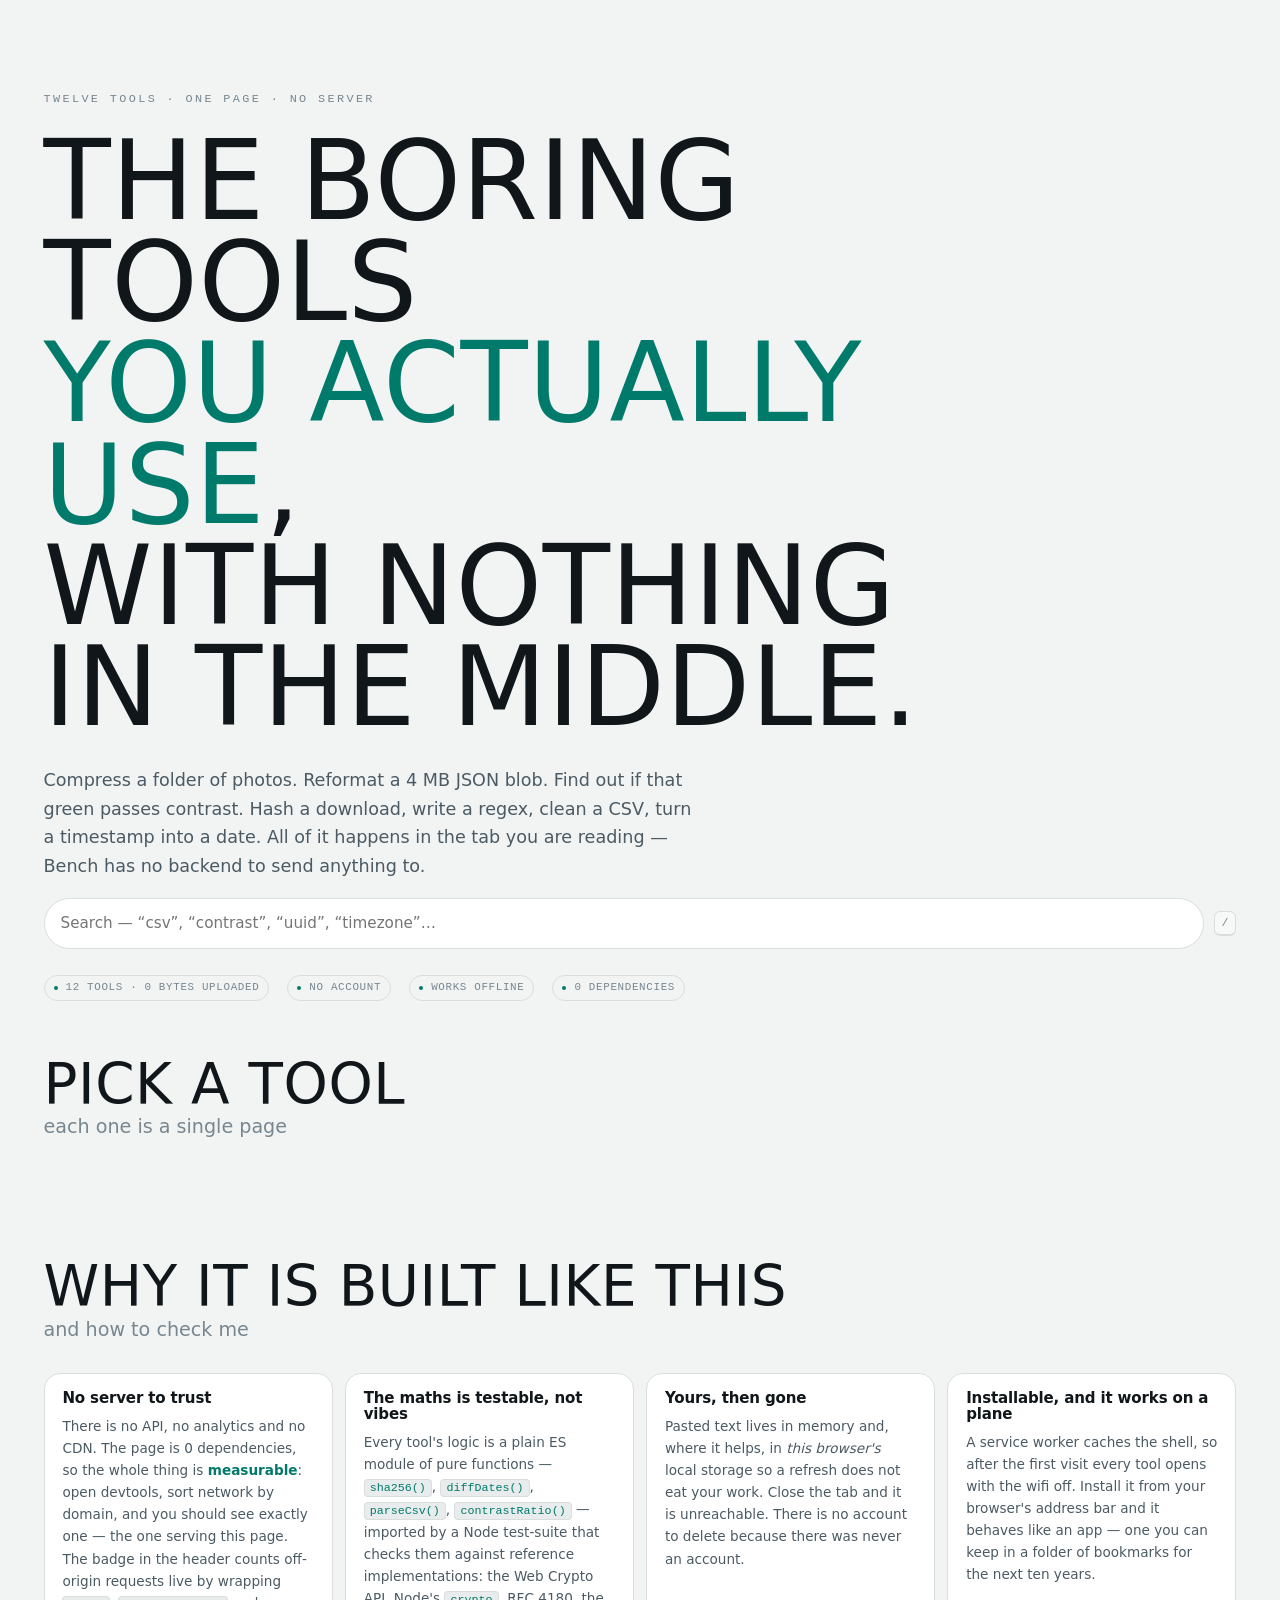
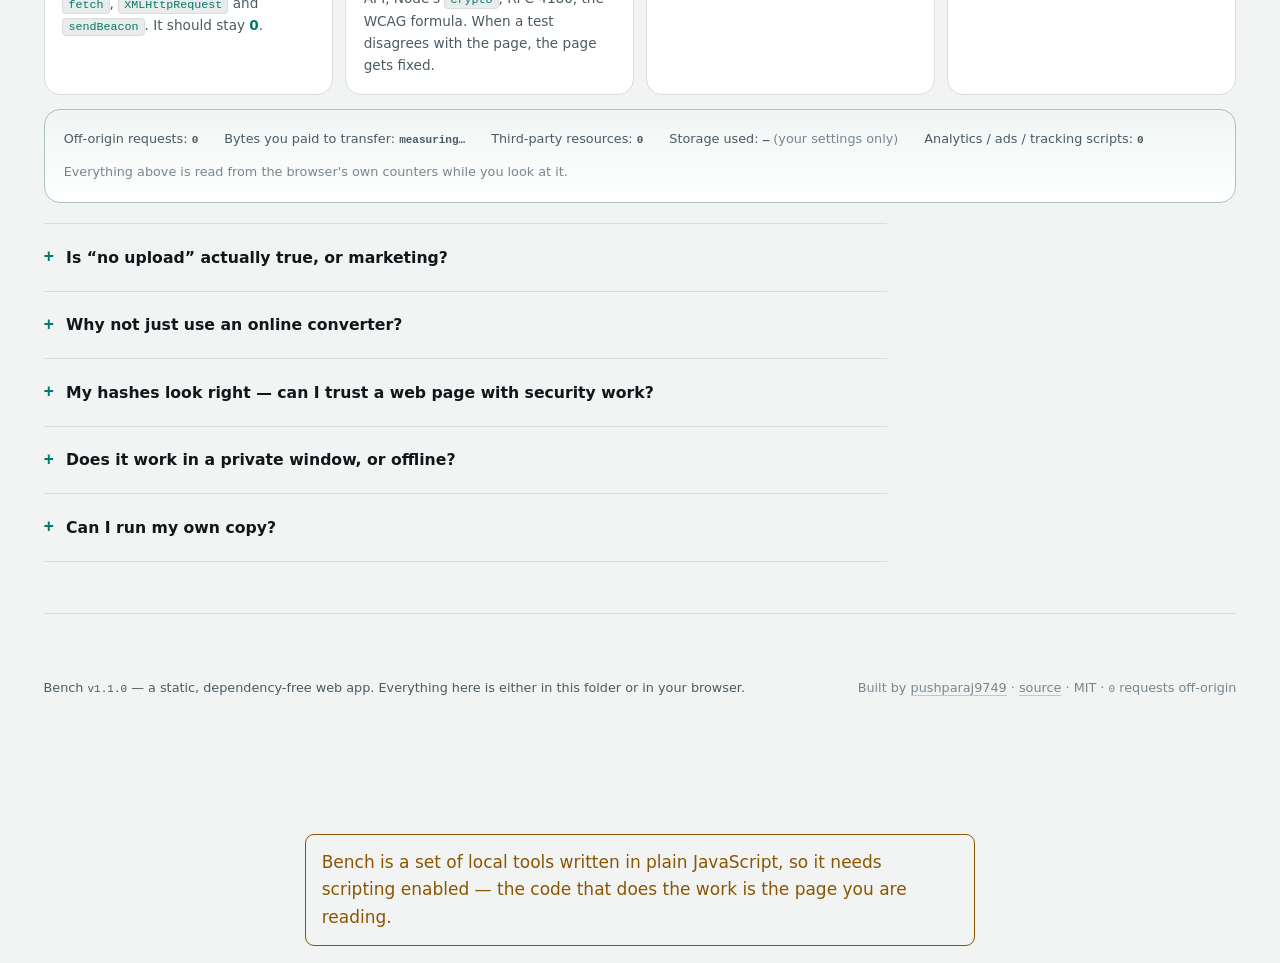
==== index.html @ 77c74896 "Build Bench: twelve offline tools, a derived palette, and the tests that police both From a repo hol" ====
<!DOCTYPE html>
<html lang="en">
<head>
<meta charset="utf-8">
<meta name="viewport" content="width=device-width, initial-scale=1">
<title>Bench — twelve private tools, one tab</title>
<meta name="description" content="Batch-compress images, format JSON, write a regex, build a gradient, type a scale, derive a theme. Nothing is ever uploaded. Works offline.">
<meta name="theme-color" content="#0b0e12">
<meta http-equiv="refresh" content="0; url=app/">
<link rel="canonical" href="https://pushparaj9749.github.io/portfolio/app/">
<link rel="preload" href="app/styles.css" as="style">
<style>
  /* This page cannot use styles.css — it exists for 0ms — so the palette is inlined
     here. tools/../tests/palette.test.mjs asserts these four values still equal the
     generated tokens, because "the redirect is too small to matter" is how a brand
     spent two rounds of palette work drifting back to its old colours. */
  html,body{height:100%;margin:0;background:#0b0e12;color:#e7edf2;font:16px/1.6 ui-sans-serif,system-ui,sans-serif;display:grid;place-items:center}
  a{color:#40d9c1}
  p{text-align:center;max-width:34ch}
</style>
</head>
<body>
<p>Opening <a href="app/">Bench — twelve private tools, one tab</a>…</p>
<script>location.replace("app/" + location.search + location.hash);</script>
</body>
</html>
---- app/styles.css ----
/* =========================================================
   Bench — design system. Custom properties, no framework, no build step.
   Palette: "Sea Ink" — cold near-neutral ground, a derived accent wheel
   (one OKLCH lightness and chroma per theme, twelve hues 30° apart), and
   deliberately no per-page colour overrides: the shell swaps two variables.
   Run `node tools/make-palette.mjs --write` to change it, and
   `--check` (in tests/palette.test.mjs) to prove nobody drifted.
   ========================================================= */

/* @palette:start — generated by tools/make-palette.mjs. Run --write, do not hand-edit. */
/* Surfaces are hand-picked; accents are derived (see the generator's note). */
:root {
  --bg: #0b0e12;
  --bg-2: #0f141a;
  --panel: #141a22;
  --panel-2: #1a222c;
  --line: #243039;
  --line-2: #31414c;
  --fg: #e7edf2;
  --fg-2: #a2b2bd;
  --fg-3: #6d7f8b;
  --tool-dark: #40d9c1;
  --tool-on-dark: #1f0e13;
  --accent-2: #ed9ee5;
  --ok: #63d18f;
  --warn: #f0ba59;
  --err: #f75d59;
}

:root[data-theme="light"] {
  --bg: #f2f4f4;
  --bg-2: #e9ecec;
  --panel: #ffffff;
  --panel-2: #f7f9f8;
  --line: #d9dedd;
  --line-2: #c1c9c8;
  --fg: #101619;
  --fg-2: #4b5a63;
  --fg-3: #78868f;
  --tool-light: #007a6b;
  --tool-on-light: #ffffff;
  --accent-2: #93488d;
  --ok: #0b7643;
  --warn: #8a5601;
  --err: #ba1e20;
}

/* Dark reads the bright variants, light the ink ones; each page injects its tool's
   pair from the TOOLS registry, so an accent hue is defined in exactly one place
   and stays theme-switchable without a single per-page override. */
:root:not([data-theme="light"]) {
  --accent: var(--tool-dark, #40d9c1);
  --on-accent: var(--tool-on-dark, #1f0e13);
}
:root[data-theme="light"] {
  --accent: var(--tool-light, #007a6b);
  --on-accent: var(--tool-on-light, #ffffff);
}
/* @palette:end */

:root {
  --radius: 16px;
  --radius-sm: 9px;
  --shadow: 0 20px 60px -20px rgb(2 4 12 / 0.9);
  --maxw: 1240px;
  /* Deliberately no webfont. Loading Google Fonts would mean an off-origin
     tool, and costs a round trip before first paint. These names are used if
     the visitor already has them installed, otherwise the stack lands on a
     solid system grotesque. Same look, zero requests, works offline. */
  --display: "Anton", "Archivo Black", "Helvetica Neue", Impact, system-ui, sans-serif;
  --sans: "Space Grotesk", ui-sans-serif, system-ui, -apple-system, "Segoe UI", sans-serif;
  --mono: ui-monospace, "SF Mono", Menlo, Consolas, monospace;
}

:root[data-theme="light"] {
  --shadow: 0 18px 44px -22px rgb(22 21 32 / 0.35);
}



/* ---------- reset-ish ---------- */
*,
*::before,
*::after { box-sizing: border-box; }

* { margin: 0; }

html {
  -webkit-text-size-adjust: 100%;
  scroll-behavior: smooth;
}

body {
  background: var(--bg);
  color: var(--fg);
  font-family: var(--sans);
  font-size: clamp(15px, 0.55vw + 13.6px, 17px);
  line-height: 1.62;
  min-height: 100svh;
  padding: 0 clamp(14px, 3.4vw, 44px) 0;
  overflow-x: hidden;
  text-rendering: optimizeLegibility;
  -webkit-font-smoothing: antialiased;
}

img, canvas { display: block; max-width: 100%; }
button, input, select, textarea { font: inherit; color: inherit; }
button { cursor: pointer; background: none; border: 0; }
a { color: inherit; }
h1, h2, h3 { font-weight: 600; line-height: 1.06; letter-spacing: -0.02em; }
code, .mono, kbd { font-family: var(--mono); font-size: 0.86em; }

:focus-visible {
  outline: 2px solid var(--accent);
  outline-offset: 3px;
  border-radius: 4px;
}

::selection { background: var(--accent); color: var(--on-accent); }

.sr-only {
  position: absolute;
  width: 1px; height: 1px;
  padding: 0; margin: -1px;
  overflow: hidden;
  clip-path: inset(50%);
  white-space: nowrap;
}

.skip {
  position: fixed;
  top: 10px; left: 10px;
  z-index: 60;
  padding: 10px 16px;
  background: var(--accent);
  color: var(--on-accent);
  border-radius: 99px;
  font-weight: 600;
  text-decoration: none;
  transform: translateY(-200%);
}
.skip:focus { transform: none; }

.dim { color: var(--fg-3); }
.accent { color: var(--accent); }
.mini { font-size: 0.78rem; color: var(--fg-3); line-height: 1.5; }
.mini b { color: var(--fg-2); font-weight: 600; }

/* ---------- header ---------- */
.top {
  position: sticky;
  top: 0;
  z-index: 40;
  display: flex;
  align-items: center;
  justify-content: space-between;
  gap: 18px;
  max-width: var(--maxw);
  margin-inline: auto;
  padding: clamp(12px, 1.6vw, 18px) 0;
  background: color-mix(in oklab, var(--bg) 82%, transparent);
  backdrop-filter: blur(14px) saturate(140%);
  border-bottom: 1px solid transparent;
  transition: border-color 0.3s ease, background 0.3s ease;
}
.top.scrolled { border-bottom-color: var(--line); }

.brand {
  display: inline-flex;
  align-items: baseline;
  gap: 10px;
  text-decoration: none;
}
.brand-mark {
  width: 13px; height: 13px;
  border-radius: 3px;
  background: var(--accent);
  align-self: center;
  box-shadow: 0 0 0 0 color-mix(in oklab, var(--accent) 55%, transparent);
  transition: transform 0.4s cubic-bezier(0.2, 0.8, 0.2, 1);
}
.brand:hover .brand-mark { transform: rotate(45deg) scale(1.12); }
.brand-name {
  font-family: var(--display);
  font-size: 1.5rem;
  letter-spacing: 0.06em;
  text-transform: uppercase;
}
.brand-sub {
  font-size: 0.72rem;
  letter-spacing: 0.16em;
  text-transform: uppercase;
  color: var(--fg-3);
}
@media (max-width: 620px) { .brand-sub { display: none; } }

.top-actions { display: flex; align-items: center; gap: 8px; }

.chip {
  display: inline-flex;
  align-items: center;
  gap: 8px;
  padding: 7px 12px;
  border: 1px solid var(--line);
  border-radius: 99px;
  background: var(--panel);
  font-family: var(--mono);
  font-size: 0.74rem;
  color: var(--fg-2);
  transition: border-color 0.2s, color 0.2s;
}
.chip:hover { border-color: var(--line-2); color: var(--fg); }
.chip-dot {
  width: 7px; height: 7px;
  border-radius: 50%;
  background: var(--ok);
  box-shadow: 0 0 0 3px color-mix(in oklab, var(--ok) 22%, transparent);
  animation: breathe 3.2s ease-in-out infinite;
}
.chip.is-alert .chip-dot { background: var(--err); box-shadow: 0 0 0 3px color-mix(in oklab, var(--err) 25%, transparent); }
.chip.is-alert { color: var(--err); border-color: color-mix(in oklab, var(--err) 40%, var(--line)); }

@keyframes breathe {
  50% { opacity: 0.35; transform: scale(0.82); }
}

.icon-btn {
  width: 38px; height: 38px;
  display: grid; place-items: center;
  border: 1px solid var(--line);
  border-radius: 11px;
  background: var(--panel);
  transition: border-color 0.2s, transform 0.2s;
}
.icon-btn:hover { border-color: var(--line-2); transform: translateY(-1px); }
.theme-icon {
  width: 15px; height: 15px;
  border-radius: 50%;
  background: linear-gradient(90deg, var(--fg) 0 50%, transparent 50% 100%);
  border: 1.5px solid var(--fg);
  transition: transform 0.45s cubic-bezier(0.2, 0.8, 0.2, 1);
}
:root[data-theme="light"] .theme-icon { transform: rotate(180deg); }

/* ---------- hero ---------- */
main { max-width: var(--maxw); margin-inline: auto; }

.hero { padding: clamp(38px, 7vw, 92px) 0 clamp(26px, 3.4vw, 42px); }

.kicker {
  font-family: var(--mono);
  font-size: 0.74rem;
  letter-spacing: 0.2em;
  text-transform: uppercase;
  color: var(--fg-3);
  margin-bottom: clamp(14px, 1.8vw, 22px);
}
.kicker.is-ready { color: var(--accent); }

.hero-title {
  font-family: var(--display);
  font-weight: 400;
  font-size: clamp(2.9rem, 8.6vw, 7.4rem);
  line-height: 0.92;
  letter-spacing: 0.005em;
  text-transform: uppercase;
  max-width: 14ch;
}
.accent-word { color: var(--accent); }

.hero-lede {
  margin-top: clamp(18px, 2.4vw, 28px);
  max-width: 58ch;
  color: var(--fg-2);
  font-size: clamp(0.98rem, 0.4vw + 0.88rem, 1.1rem);
}
.hero-lede strong { color: var(--fg); font-weight: 600; }

.hero-meta {
  display: flex;
  flex-wrap: wrap;
  gap: 8px 18px;
  margin-top: clamp(18px, 2.2vw, 26px);
  font-size: 0.78rem;
  color: var(--fg-3);
}
.hero-meta > span { display: inline-flex; align-items: center; gap: 8px; }
.hero-meta > span::before {
  content: "";
  width: 4px; height: 4px;
  border-radius: 50%;
  background: var(--accent);
}
.hero-meta #engineBadge { color: var(--fg-2); }

/* ---------- workbench ---------- */
.workbench {
  display: grid;
  grid-template-columns: minmax(276px, 320px) minmax(0, 1fr);
  gap: clamp(14px, 1.6vw, 22px);
  align-items: start;
}
@media (max-width: 940px) { .workbench { grid-template-columns: 1fr; } }

.panel {
  background: var(--panel);
  border: 1px solid var(--line);
  border-radius: var(--radius);
  padding: clamp(14px, 1.4vw, 18px);
}
.controls { position: sticky; top: 84px; }
@media (max-width: 940px) { .controls { position: static; } }

.panel-head {
  display: flex;
  align-items: center;
  justify-content: space-between;
  gap: 10px;
  padding-bottom: 12px;
  border-bottom: 1px solid var(--line);
}
.label {
  font-family: var(--mono);
  font-size: 0.7rem;
  letter-spacing: 0.18em;
  text-transform: uppercase;
  color: var(--fg-3);
}
.link {
  font-size: 0.76rem;
  color: var(--fg-2);
  text-decoration: underline;
  text-decoration-color: var(--line-2);
  text-underline-offset: 3px;
}
.link:hover { color: var(--accent); text-decoration-color: currentColor; }

.group { border: 0; padding: 16px 0; border-bottom: 1px solid var(--line); }
.group:last-of-type { border-bottom: 0; }
.group > legend {
  font-family: var(--mono);
  font-size: 0.68rem;
  letter-spacing: 0.16em;
  text-transform: uppercase;
  color: var(--fg-3);
  margin-bottom: 10px;
  padding: 0;
}

.field { display: block; margin-bottom: 10px; }
.field:last-child { margin-bottom: 0; }
.field > span {
  display: block;
  font-size: 0.8rem;
  color: var(--fg-2);
  margin-bottom: 5px;
}
.field .row-between { display: flex; justify-content: space-between; align-items: baseline; gap: 8px; }
.field .row-between em { font-style: normal; }

.field select,
.field input[type="number"],
.field input[type="text"] {
  width: 100%;
  padding: 9px 11px;
  background: var(--bg-2);
  border: 1px solid var(--line);
  border-radius: var(--radius-sm);
  color: var(--fg);
  font-size: 0.88rem;
  transition: border-color 0.18s, background 0.18s;
}
.field select:hover,
.field input:hover { border-color: var(--line-2); }
.field select:focus,
.field input:focus { border-color: var(--accent); outline: none; }

.field-row {
  display: grid;
  grid-template-columns: 1fr auto;
  align-items: end;
  gap: 10px;
}
.mini.mono { margin-top: 2px; white-space: nowrap; }

.hint { margin-top: 9px; font-size: 0.78rem; color: var(--fg-3); }

/* radio cards */
.radio-cards { display: grid; gap: 6px; }
.rc {
  display: flex;
  align-items: center;
  gap: 10px;
  padding: 9px 11px;
  border: 1px solid var(--line);
  border-radius: var(--radius-sm);
  background: var(--bg-2);
  cursor: pointer;
  transition: border-color 0.18s, background 0.18s, transform 0.18s;
}
.rc:hover { border-color: var(--line-2); }
.rc input { appearance: none; width: 13px; height: 13px; border: 1.5px solid var(--fg-3); border-radius: 50%; flex: none; transition: border-color 0.18s, box-shadow 0.18s; }
.rc:has(input:checked) { border-color: var(--accent); background: color-mix(in oklab, var(--accent) 9%, var(--bg-2)); }
.rc:has(input:checked) input { border-color: var(--accent); box-shadow: inset 0 0 0 3px var(--accent); }
.rc-name { font-size: 0.88rem; font-weight: 600; }
.rc-tag { margin-left: auto; font-family: var(--mono); font-size: 0.64rem; letter-spacing: 0.08em; text-transform: uppercase; color: var(--fg-3); }
.rc[data-disabled="1"] { opacity: 0.44; cursor: not-allowed; }
.rc[data-disabled="1"] .rc-tag { color: var(--warn); }

.check {
  display: flex;
  align-items: flex-start;
  gap: 10px;
  padding: 8px 0;
  font-size: 0.85rem;
  color: var(--fg-2);
  cursor: pointer;
}
.check input {
  appearance: none;
  width: 17px; height: 17px;
  flex: none;
  margin-top: 2px;
  border: 1.5px solid var(--line-2);
  border-radius: 5px;
  background: var(--bg-2);
  transition: background 0.18s, border-color 0.18s;
}
.check input:checked {
  background: var(--accent) url("data:image/svg+xml,%3Csvg xmlns='http://www.w3.org/2000/svg' viewBox='0 0 20 20'%3E%3Cpath d='M5 10.5l3.2 3.2L15 7' fill='none' stroke='%2312160a' stroke-width='2.4' stroke-linecap='round' stroke-linejoin='round'/%3E%3C/svg%3E") center / 15px no-repeat;
  border-color: var(--accent);
}
.check:hover input { border-color: var(--fg-3); }

input[type="range"] {
  -webkit-appearance: none;
  appearance: none;
  width: 100%;
  height: 22px;
  background: none;
}
input[type="range"]::-webkit-slider-runnable-track {
  height: 4px;
  border-radius: 99px;
  background: linear-gradient(90deg, var(--accent) 0 var(--fill, 50%), var(--line) var(--fill, 50%) 100%);
}
input[type="range"]::-webkit-slider-thumb {
  -webkit-appearance: none;
  width: 16px; height: 16px;
  margin-top: -6px;
  border-radius: 50%;
  background: var(--fg);
  border: 3px solid var(--bg);
  box-shadow: 0 0 0 1px var(--line-2);
  transition: transform 0.16s;
}
input[type="range"]:active::-webkit-slider-thumb { transform: scale(1.18); }
input[type="range"]::-moz-range-track { height: 4px; border-radius: 99px; background: var(--line); }
input[type="range"]::-moz-range-progress { height: 4px; border-radius: 99px; background: var(--accent); }
input[type="range"]::-moz-range-thumb {
  width: 12px; height: 12px;
  border-radius: 50%;
  background: var(--fg);
  border: 3px solid var(--bg);
}

.panel-foot {
  padding-top: 14px;
  font-size: 0.74rem;
  color: var(--fg-3);
  text-align: center;
}
kbd {
  display: inline-block;
  padding: 1px 5px;
  border: 1px solid var(--line-2);
  border-bottom-width: 2px;
  border-radius: 5px;
  background: var(--bg-2);
  color: var(--fg-2);
}

/* ---------- stage ---------- */
.stage { display: grid; gap: clamp(12px, 1.4vw, 18px); min-width: 0; }

.dropzone {
  position: relative;
  display: grid;
  justify-items: center;
  gap: 6px;
  padding: clamp(26px, 4.6vw, 54px) 20px;
  text-align: center;
  border: 1.5px dashed var(--line-2);
  border-radius: var(--radius);
  background:
    radial-gradient(120% 140% at 50% -30%, color-mix(in oklab, var(--accent) 9%, transparent), transparent 60%),
    var(--panel);
  cursor: pointer;
  transition: border-color 0.24s, transform 0.24s, background 0.24s;
}
.dropzone input[type="file"] { position: absolute; inset: 0; opacity: 0; cursor: pointer; width: 100%; height: 100%; }
.dropzone:hover,
.dropzone:focus-visible { border-color: color-mix(in oklab, var(--accent) 60%, var(--line-2)); }
.dropzone.is-over {
  border-color: var(--accent);
  border-style: solid;
  transform: scale(1.006);
  background:
    radial-gradient(120% 140% at 50% -20%, color-mix(in oklab, var(--accent) 20%, transparent), transparent 62%),
    var(--panel);
}
body.is-dragging .dropzone { border-color: var(--accent); border-style: solid; }

.dz-icon {
  width: 40px; height: 40px;
  border-radius: 12px;
  border: 1.5px solid var(--line-2);
  background:
    linear-gradient(var(--panel-2), var(--panel-2)) padding-box,
    conic-gradient(from 180deg, var(--accent), transparent 40%) border-box;
  position: relative;
}
.dz-icon::after {
  content: "";
  position: absolute;
  inset: 0;
  margin: auto;
  width: 14px; height: 14px;
  border-top: 1.5px solid var(--accent);
  border-right: 1.5px solid var(--accent);
  transform: rotate(-45deg) translateY(3px);
}
.dz-title { font-size: clamp(1rem, 0.6vw + 0.9rem, 1.2rem); font-weight: 600; }
.dz-title u { text-decoration-thickness: 1.5px; text-underline-offset: 3px; color: var(--accent); }
.dz-sub { font-size: 0.8rem; color: var(--fg-3); }
.dz-count { font-size: 0.74rem; color: var(--fg-2); min-height: 1.2em; }

/* ---------- totals ---------- */
.totals {
  padding: clamp(13px, 1.3vw, 18px);
  border: 1px solid var(--line);
  border-radius: var(--radius);
  background: var(--panel);
}
.totals-row { display: flex; align-items: center; gap: clamp(10px, 1.4vw, 18px); }
.stat { display: grid; gap: 1px; }
.stat-right { text-align: right; }
.stat-label { font-family: var(--mono); font-size: 0.66rem; letter-spacing: 0.16em; text-transform: uppercase; color: var(--fg-3); }
.stat-value { font-size: clamp(1.15rem, 1.1vw + 0.7rem, 1.7rem); font-weight: 600; letter-spacing: -0.01em; }
.totals-bar {
  flex: 1;
  height: 9px;
  min-width: 60px;
  border-radius: 99px;
  background: var(--bg-2);
  border: 1px solid var(--line);
  overflow: hidden;
}
.totals-bar i {
  display: block;
  height: 100%;
  width: 0%;
  background: linear-gradient(90deg, var(--accent-2), var(--accent));
  transform-origin: left;
  transition: width 0.7s cubic-bezier(0.2, 0.8, 0.2, 1);
}
.totals-note { margin-top: 9px; font-size: 0.83rem; color: var(--fg-2); }
.totals-note b { font-weight: 600; }
.totals-note [data-t="saved"] { color: var(--accent); }
.totals-note [data-t="saved"].is-loss { color: var(--warn); }

/* ---------- results ---------- */
.results { display: grid; grid-template-columns: repeat(auto-fill, minmax(min(268px, 100%), 1fr)); gap: 12px; }
.empty { padding: 6px 2px; font-size: 0.86rem; color: var(--fg-3); }
.empty[hidden] { display: none; }

.card {
  display: grid;
  grid-template-rows: auto auto 1fr;
  gap: 10px;
  padding: 10px;
  border: 1px solid var(--line);
  border-radius: var(--radius-sm);
  background: var(--panel);
  opacity: 0;
  transform: translateY(14px);
  animation: cardIn 0.55s cubic-bezier(0.2, 0.8, 0.2, 1) forwards;
  animation-delay: var(--d, 0ms);
  transition: border-color 0.2s, box-shadow 0.2s;
}
.card:hover { border-color: var(--line-2); box-shadow: var(--shadow); }
@keyframes cardIn { to { opacity: 1; transform: none; } }

.thumb {
  position: relative;
  display: grid;
  place-items: center;
  aspect-ratio: 16 / 10;
  border-radius: 7px;
  overflow: hidden;
  background:
    repeating-conic-gradient(var(--bg-2) 0 25%, var(--panel-2) 0 50%) 50% / 16px 16px;
}
.thumb img { width: 100%; height: 100%; object-fit: contain; }
.thumb-ext {
  position: absolute;
  top: 7px; left: 7px;
  padding: 2px 6px;
  border-radius: 5px;
  background: color-mix(in oklab, var(--bg) 78%, transparent);
  color: var(--fg);
  font-family: var(--mono);
  font-size: 0.6rem;
  letter-spacing: 0.1em;
  text-transform: uppercase;
  backdrop-filter: blur(6px);
}

.card-body { min-width: 0; }
.card-name {
  font-size: 0.84rem;
  font-weight: 600;
  white-space: nowrap;
  overflow: hidden;
  text-overflow: ellipsis;
}
.card-dims { font-size: 0.72rem; color: var(--fg-3); font-family: var(--mono); }
.card-sizes { display: flex; align-items: baseline; gap: 7px; margin-top: 6px; font-size: 0.78rem; }
.card-sizes .was { color: var(--fg-3); text-decoration: line-through; text-decoration-color: var(--line-2); font-family: var(--mono); }
.card-sizes .now { font-weight: 600; font-family: var(--mono); }
.card-delta {
  margin-left: auto;
  padding: 2px 7px;
  border-radius: 99px;
  font-family: var(--mono);
  font-size: 0.68rem;
  font-weight: 700;
  background: color-mix(in oklab, var(--ok) 16%, transparent);
  color: var(--ok);
}
.card-delta.is-loss { background: color-mix(in oklab, var(--warn) 16%, transparent); color: var(--warn); }
.card-delta.is-same { background: color-mix(in oklab, var(--fg-3) 16%, transparent); color: var(--fg-2); }

.card-tags { display: flex; flex-wrap: wrap; gap: 4px; margin-top: 8px; }
.tag {
  padding: 2px 7px;
  border: 1px solid var(--line);
  border-radius: 6px;
  font-family: var(--mono);
  font-size: 0.62rem;
  letter-spacing: 0.06em;
  text-transform: uppercase;
  color: var(--fg-2);
  background: var(--bg-2);
}
.tag.is-strip { color: var(--accent); border-color: color-mix(in oklab, var(--accent) 40%, var(--line)); }
.tag.is-gps { color: var(--warn); border-color: color-mix(in oklab, var(--warn) 40%, var(--line)); }
.tag.is-grow { color: var(--err); border-color: color-mix(in oklab, var(--err) 40%, var(--line)); }

.card-actions { display: flex; gap: 6px; }
.mini-btn {
  flex: 1;
  padding: 7px 10px;
  border: 1px solid var(--line);
  border-radius: 8px;
  background: var(--bg-2);
  font-size: 0.78rem;
  font-weight: 600;
  color: var(--fg);
  transition: border-color 0.18s, background 0.18s, transform 0.18s;
}
.mini-btn:hover { border-color: var(--accent); transform: translateY(-1px); }
.mini-btn.is-accent { background: var(--accent); color: var(--on-accent); border-color: var(--accent); }
.mini-btn.is-ghost { flex: none; width: 34px; color: var(--fg-3); }
.mini-btn.is-ghost:hover { color: var(--err); border-color: color-mix(in oklab, var(--err) 45%, var(--line)); }

.card.is-busy .thumb::after,
.card.is-pending .thumb::after {
  content: "";
  position: absolute; inset: 0;
  background: color-mix(in oklab, var(--bg) 62%, transparent);
}
.card.is-busy .thumb::before {
  content: "";
  position: absolute;
  width: 26px; height: 26px;
  border-radius: 50%;
  border: 2px solid var(--line-2);
  border-top-color: var(--accent);
  animation: spin 0.7s linear infinite;
  z-index: 2;
}
.card.is-error { border-color: color-mix(in oklab, var(--err) 45%, var(--line)); }
.card.is-error .card-name { color: var(--err); }
@keyframes spin { to { transform: rotate(360deg); } }

/* ---------- actions ---------- */
.actions { display: flex; flex-wrap: wrap; gap: 8px; padding-top: 2px; }
.btn {
  position: relative;
  display: inline-flex;
  align-items: center;
  gap: 10px;
  padding: 12px 20px;
  border: 1px solid var(--line-2);
  border-radius: 99px;
  background: var(--panel-2);
  font-size: 0.88rem;
  font-weight: 600;
  color: var(--fg);
  transition: transform 0.18s cubic-bezier(0.2, 0.8, 0.2, 1), background 0.2s, border-color 0.2s;
}
.btn:hover { border-color: var(--fg-3); }
.btn:disabled { opacity: 0.5; cursor: progress; }
.btn-accent { background: var(--accent); color: var(--on-accent); border-color: var(--accent); }
.btn-accent:hover { background: var(--accent-2); border-color: var(--accent-2); }
.btn-ghost { background: none; border-color: var(--line); color: var(--fg-2); }
.btn-ghost:hover { color: var(--err); border-color: color-mix(in oklab, var(--err) 40%, var(--line)); }
.btn-hint {
  font-family: var(--mono);
  font-size: 0.68rem;
  font-style: normal;
  opacity: 0.72;
}

.progress {
  position: absolute;
  left: 0; right: 0; bottom: 0;
  height: 2px;
  border-radius: 99px;
  background: var(--on-accent);
  transform-origin: left;
  transform: scaleX(0);
  transition: transform 0.3s ease;
  opacity: 0.5;
}

/* ---------- how / trust ---------- */
.how { padding: clamp(46px, 7vw, 96px) 0 clamp(10px, 1.6vw, 20px); }
.section-title {
  display: grid;
  gap: 6px;
  font-family: var(--display);
  font-weight: 400;
  font-size: clamp(1.9rem, 4.4vw, 3.6rem);
  line-height: 0.98;
  text-transform: uppercase;
  letter-spacing: 0.01em;
  margin-bottom: clamp(20px, 2.6vw, 34px);
}
.section-title .dim { font-size: 0.34em; font-family: var(--sans); text-transform: none; letter-spacing: 0; color: var(--fg-3); }

.how-grid { display: grid; grid-template-columns: repeat(auto-fit, minmax(min(260px, 100%), 1fr)); gap: 12px; }
.how-card {
  padding: clamp(14px, 1.4vw, 20px);
  border: 1px solid var(--line);
  border-radius: var(--radius);
  background: var(--panel);
  transition: transform 0.3s cubic-bezier(0.2, 0.8, 0.2, 1), border-color 0.3s;
}
.how-card:hover { transform: translateY(-3px); border-color: var(--line-2); }
.how-card h3 { font-size: 0.94rem; margin-bottom: 8px; letter-spacing: -0.01em; }
.how-card p { font-size: 0.85rem; color: var(--fg-2); }
.how-card code { padding: 1px 5px; border-radius: 4px; background: var(--bg-2); border: 1px solid var(--line); color: var(--accent); }

.trust {
  margin-top: 14px;
  padding: clamp(14px, 1.5vw, 20px);
  border: 1px solid color-mix(in oklab, var(--accent) 26%, var(--line));
  border-radius: var(--radius);
  background: linear-gradient(180deg, color-mix(in oklab, var(--accent) 7%, var(--panel)), var(--panel));
  display: flex;
  flex-wrap: wrap;
  align-items: center;
  justify-content: space-between;
  gap: 12px;
}
.trust-list { display: flex; flex-wrap: wrap; gap: 8px 26px; list-style: none; padding: 0; }
.trust-list li { font-size: 0.8rem; color: var(--fg-2); }
.trust-note { font-size: 0.8rem; color: var(--fg-3); }

/* ---------- faq ---------- */
.faq {
  border-top: 1px solid var(--line);
  padding: 4px 0;
  max-width: 78ch;
}
.faq:last-of-type { border-bottom: 1px solid var(--line); }
.faq summary {
  padding: 15px 0;
  font-size: 0.98rem;
  font-weight: 600;
  cursor: pointer;
  list-style: none;
  display: flex;
  align-items: center;
  gap: 12px;
  transition: color 0.2s;
}
.faq summary::-webkit-details-marker { display: none; }
.faq summary::before {
  content: "+";
  font-family: var(--mono);
  color: var(--accent);
  font-size: 1.1rem;
  transition: transform 0.3s cubic-bezier(0.2, 0.8, 0.2, 1);
}
.faq[open] summary::before { transform: rotate(45deg); }
.faq summary:hover { color: var(--accent); }
.faq p { padding: 0 0 16px 1.6rem; font-size: 0.87rem; color: var(--fg-2); }
.faq b { color: var(--fg); }

/* ---------- footer ---------- */
.foot {
  padding: clamp(40px, 5vw, 70px) 0 clamp(24px, 3vw, 40px);
  border-top: 1px solid var(--line);
  margin-top: clamp(30px, 4vw, 54px);
  display: flex;
  flex-wrap: wrap;
  gap: 4px 24px;
  justify-content: space-between;
  font-size: 0.8rem;
  color: var(--fg-2);
}
.foot a { text-decoration: none; border-bottom: 1px solid var(--line-2); }
.foot a:hover { color: var(--accent); border-color: var(--accent); }

/* ---------- toasts ---------- */
.toasts {
  position: fixed;
  bottom: 18px; left: 50%;
  transform: translateX(-50%);
  z-index: 70;
  display: grid;
  gap: 8px;
  width: min(460px, calc(100vw - 28px));
  pointer-events: none;
}
.toast {
  padding: 11px 15px;
  border: 1px solid var(--line-2);
  border-radius: 11px;
  background: color-mix(in oklab, var(--panel) 92%, transparent);
  backdrop-filter: blur(12px);
  box-shadow: var(--shadow);
  font-size: 0.84rem;
  animation: toastIn 0.4s cubic-bezier(0.2, 0.8, 0.2, 1);
  pointer-events: auto;
}
.toast.is-err { border-color: color-mix(in oklab, var(--err) 55%, var(--line)); }
.toast.is-ok { border-color: color-mix(in oklab, var(--accent) 55%, var(--line)); }
.toast.is-out { animation: toastOut 0.3s ease forwards; }
@keyframes toastIn { from { opacity: 0; transform: translateY(14px) scale(0.98); } }
@keyframes toastOut { to { opacity: 0; transform: translateY(10px); } }

.noscript {
  margin: 20px auto;
  max-width: 62ch;
  padding: 14px 16px;
  border: 1px solid var(--warn);
  border-radius: var(--radius-sm);
  color: var(--warn);
}

/* ---------- reveal-on-scroll ---------- */
.reveal { opacity: 0; transform: translateY(26px); transition: opacity 0.7s ease, transform 0.8s cubic-bezier(0.2, 0.8, 0.2, 1); }
.reveal.in-view { opacity: 1; transform: none; }

@media (max-width: 620px) {
  .results { grid-template-columns: 1fr; }
  .actions .btn { flex: 1 1 auto; justify-content: center; }
}

@media (prefers-reduced-motion: reduce) {
  *, *::before, *::after {
    animation-duration: 0.001ms !important;
    animation-iteration-count: 1 !important;
    transition-duration: 0.001ms !important;
    scroll-behavior: auto !important;
  }
  .reveal { opacity: 1; transform: none; }
  .card { opacity: 1; transform: none; }
  .chip-dot { animation: none; }
}

@media print {
  .top, .controls, .dropzone, .actions, .faq, .toasts, .how { display: none !important; }
  body { background: #fff; color: #000; }
  .card { break-inside: avoid; border-color: #ccc; }
}

/* =========================================================
   Shell + tool pages (multi-tool layout)
   ========================================================= */

.top.is-shell { gap: clamp(8px, 1.2vw, 18px); }

.toolnav {
  display: flex;
  gap: 4px;
  overflow-x: auto;
  scrollbar-width: none;
  mask-image: linear-gradient(90deg, transparent, #000 12px, #000 calc(100% - 12px), transparent);
  padding: 2px 4px;
}
.toolnav::-webkit-scrollbar { display: none; }
.toolnav-item {
  display: inline-flex;
  align-items: center;
  gap: 6px;
  flex: none;
  padding: 6px 11px;
  border: 1px solid transparent;
  border-radius: 99px;
  font-size: 0.8rem;
  font-weight: 500;
  color: var(--fg-2);
  text-decoration: none;
  white-space: nowrap;
  transition: color 0.18s, background 0.18s, border-color 0.18s;
}
.toolnav-item svg { width: 15px; height: 15px; fill: none; stroke: currentColor; stroke-width: 1.6; stroke-linecap: round; stroke-linejoin: round; }
.toolnav-item:hover { color: var(--fg); background: var(--panel-2); }
.toolnav-item.is-active {
  color: var(--nav-accent, var(--accent));
  border-color: color-mix(in oklab, var(--nav-accent, var(--accent)) 42%, transparent);
  background: color-mix(in oklab, var(--nav-accent, var(--accent)) 12%, transparent);
}
.nav-hidden { transform: translateY(-104%); }
.top { transition: transform 0.32s cubic-bezier(0.2, 0.8, 0.2, 1), border-color 0.3s, background 0.3s; }

@media (max-width: 900px) {
  .top.is-shell { flex-wrap: wrap; }
  .toolnav { order: 3; width: 100%; }
}

/* ---------- page frame ---------- */
.tool { padding-bottom: clamp(40px, 6vw, 80px); }
.tool-head { padding: clamp(26px, 4.4vw, 58px) 0 clamp(18px, 2.4vw, 28px); }
.tool-head h1 {
  font-family: var(--display);
  font-weight: 400;
  font-size: clamp(2.4rem, 6.6vw, 5.2rem);
  line-height: 0.94;
  text-transform: uppercase;
  letter-spacing: 0.006em;
}
.tool-head .lede { margin-top: 14px; max-width: 66ch; color: var(--fg-2); font-size: clamp(0.94rem, 0.3vw + 0.86rem, 1.06rem); }

.cols { display: grid; grid-template-columns: minmax(0, 1fr) minmax(0, 1fr); gap: clamp(12px, 1.4vw, 18px); align-items: start; }
@media (max-width: 860px) { .cols { grid-template-columns: 1fr; } }
.cols-3 { grid-template-columns: minmax(0, 1fr) minmax(0, 1fr) minmax(0, 1fr); }
@media (max-width: 1100px) { .cols-3 { grid-template-columns: minmax(0, 1fr) minmax(0, 1fr); } }

.editor, .output, .aside-panel { display: grid; gap: 10px; }
.codearea, .out {
  width: 100%;
  min-height: clamp(180px, 34vh, 420px);
  padding: 14px;
  border: 1px solid var(--line);
  border-radius: var(--radius-sm);
  background: var(--bg-2);
  color: var(--fg);
  font-family: var(--mono);
  font-size: 0.84rem;
  line-height: 1.65;
  resize: vertical;
  tab-size: 2;
  overflow: auto;
}
.codearea:focus { outline: none; border-color: var(--accent); }
.out { margin: 0; white-space: pre-wrap; word-break: break-word; overflow-wrap: anywhere; }
.out.is-error { border-color: color-mix(in oklab, var(--err) 45%, var(--line)); color: var(--err); }
.out .caret-line { display: block; color: var(--err); }

/* ---------- toolbars ---------- */
.toolbar { display: grid; grid-template-columns: repeat(auto-fit, minmax(min(210px, 100%), 1fr)); gap: 10px; }
.tgroup {
  padding: 11px 12px;
  border: 1px solid var(--line);
  border-radius: var(--radius-sm);
  background: var(--panel);
}
.tgroup > .label { display: block; margin-bottom: 8px; }
.tgroup-row { display: flex; flex-wrap: wrap; gap: 5px; }
.tbtn {
  padding: 5px 10px;
  border: 1px solid var(--line);
  border-radius: 7px;
  background: var(--bg-2);
  font-size: 0.78rem;
  font-weight: 500;
  color: var(--fg-2);
  transition: color 0.16s, border-color 0.16s, background 0.16s, transform 0.16s;
}
.tbtn:hover { color: var(--accent); border-color: color-mix(in oklab, var(--accent) 50%, var(--line)); transform: translateY(-1px); }
.tbtn:active { transform: none; }
.tbtn.is-on { color: var(--on-accent); background: var(--accent); border-color: var(--accent); }

.inline-fields { display: flex; flex-wrap: wrap; gap: 8px; align-items: end; }
.inline-fields .field { flex: 1 1 130px; margin: 0; }

.statgrid { display: grid; grid-template-columns: repeat(auto-fit, minmax(88px, 1fr)); gap: 8px; }
.statbox { padding: 8px 10px; border: 1px solid var(--line); border-radius: var(--radius-sm); background: var(--bg-2); }
.statbox .stat-label { display: block; }
.statbox b { font-family: var(--mono); font-size: 1rem; font-weight: 600; letter-spacing: -0.01em; }

/* ---------- tables ---------- */
.tablewrap { max-height: min(56vh, 560px); overflow: auto; border: 1px solid var(--line); border-radius: var(--radius-sm); }
.dt { width: 100%; border-collapse: collapse; font-size: 0.8rem; }
.dt th, .dt td { padding: 7px 10px; text-align: left; border-bottom: 1px solid var(--line); white-space: nowrap; max-width: 38ch; overflow: hidden; text-overflow: ellipsis; }
.dt thead th { position: sticky; top: 0; background: var(--panel-2); font-family: var(--mono); font-size: 0.68rem; letter-spacing: 0.1em; text-transform: uppercase; color: var(--fg-2); z-index: 1; }
.dt tbody tr:hover td { background: color-mix(in oklab, var(--accent) 7%, transparent); }
.dt td[data-type="number"] { text-align: right; font-family: var(--mono); }
.dt td[data-type="empty"] { color: var(--fg-3); }

/* ---------- pills / callouts ---------- */
.pill { display: inline-flex; align-items: center; gap: 6px; padding: 3px 9px; border-radius: 99px; font-family: var(--mono); font-size: 0.68rem; letter-spacing: 0.06em; text-transform: uppercase; border: 1px solid var(--line); }
.pill.is-pass { color: var(--ok); border-color: color-mix(in oklab, var(--ok) 45%, transparent); background: color-mix(in oklab, var(--ok) 10%, transparent); }
.pill.is-fail { color: var(--err); border-color: color-mix(in oklab, var(--err) 45%, transparent); background: color-mix(in oklab, var(--err) 10%, transparent); }
.pill.is-warn { color: var(--warn); border-color: color-mix(in oklab, var(--warn) 45%, transparent); background: color-mix(in oklab, var(--warn) 10%, transparent); }
.pill.is-neutral { color: var(--fg-2); }
.note { padding: 10px 12px; border-left: 2px solid var(--accent); border-radius: 0 var(--radius-sm) var(--radius-sm) 0; background: var(--panel); font-size: 0.8rem; color: var(--fg-2); }

/* ---------- hub ---------- */
.hub { padding-bottom: clamp(40px, 6vw, 80px); }
.hub-search { display: flex; align-items: center; gap: 10px; margin: 18px 0 6px; }
.hub-search input { flex: 1; padding: 12px 16px; border: 1px solid var(--line); border-radius: 99px; background: var(--panel); color: var(--fg); font-size: 0.95rem; }
.hub-search input:focus { outline: none; border-color: var(--accent); }
.hub-grid { display: grid; grid-template-columns: repeat(auto-fill, minmax(min(300px, 100%), 1fr)); gap: 12px; margin-top: 16px; }
.toolcard {
  --card-accent: var(--accent);
  position: relative;
  display: grid;
  gap: 8px;
  padding: clamp(15px, 1.6vw, 22px);
  border: 1px solid var(--line);
  border-radius: var(--radius);
  background: var(--panel);
  color: inherit;
  text-decoration: none;
  overflow: hidden;
  transition: transform 0.3s cubic-bezier(0.2, 0.8, 0.2, 1), border-color 0.3s;
}
.toolcard::after {
  content: "";
  position: absolute;
  inset: 0;
  background: radial-gradient(120% 90% at 0% 0%, color-mix(in oklab, var(--card-accent) 16%, transparent), transparent 55%);
  opacity: 0;
  transition: opacity 0.3s;
  pointer-events: none;
}
.toolcard:hover { transform: translateY(-4px); border-color: color-mix(in oklab, var(--card-accent) 55%, var(--line)); }
.toolcard:hover::after { opacity: 1; }
.toolcard[hidden] { display: none; }
.tc-icon {
  width: 38px; height: 38px;
  display: grid; place-items: center;
  border-radius: 11px;
  border: 1px solid color-mix(in oklab, var(--card-accent) 40%, transparent);
  color: var(--card-accent);
  background: color-mix(in oklab, var(--card-accent) 12%, transparent);
}
.tc-icon svg { width: 20px; height: 20px; fill: none; stroke: currentColor; stroke-width: 1.6; stroke-linecap: round; stroke-linejoin: round; }
.toolcard h3 { font-size: 1.16rem; letter-spacing: -0.015em; }
.toolcard p { font-size: 0.86rem; color: var(--fg-2); }
.tc-meta { display: flex; flex-wrap: wrap; gap: 6px; margin-top: 2px; }
.tc-go { position: absolute; right: 18px; bottom: 16px; font-family: var(--mono); font-size: 0.7rem; letter-spacing: 0.1em; text-transform: uppercase; color: var(--card-accent); opacity: 0; transform: translateX(-6px); transition: opacity 0.3s, transform 0.3s; }
.toolcard:hover .tc-go, .toolcard:focus-visible .tc-go { opacity: 1; transform: none; }
.no-hits { padding: 30px 0; color: var(--fg-3); font-size: 0.9rem; }

/* =========================================================
   Suite components
   Shared pieces the tool pages emit. Everything here is token
   driven, so a tool page picks up its own accent hue and the
   light theme without a single per-tool selector.
   ========================================================= */

/* ---- hub extras ---- */
.toolcard.is-cursor {
  border-color: var(--card-accent);
  box-shadow: 0 0 0 3px color-mix(in oklab, var(--card-accent) 26%, transparent);
}
.toolcard.is-cursor .tc-go { opacity: 1; transform: none; }
.pill.is-new {
  margin-left: 8px;
  padding: 1px 6px;
  font-size: 0.6rem;
  letter-spacing: 0.1em;
  vertical-align: 0.22em;
  color: var(--on-accent);
  background: var(--accent);
  border-color: transparent;
}
.kbd-hint {
  font-family: var(--mono);
  font-size: 0.72rem;
  padding: 2px 7px;
  border: 1px solid var(--line);
  border-bottom-width: 2px;
  border-radius: 6px;
  color: var(--fg-3);
  background: var(--panel-2);
}
.recent {
  margin: 14px 0 0;
  font-size: 0.84rem;
  color: var(--fg-2);
  display: flex;
  align-items: center;
  gap: 10px;
  flex-wrap: wrap;
}
.recent a { color: var(--accent); font-weight: 700; text-decoration: none; }
.recent a:hover { text-decoration: underline; }

/* ---- result card finished cleanly ---- */
.rc.is-done { border-color: color-mix(in oklab, var(--ok) 40%, var(--line)); }
.rc.is-done::before {
  content: "";
  position: absolute;
  inset: auto 10px 10px auto;
  width: 7px; height: 7px;
  border-radius: 50%;
  background: var(--ok);
}

/* ---- shared micro-patterns ---- */
.big {
  font-family: var(--display), var(--sans);
  font-size: clamp(1.7rem, 4.6vw, 2.5rem);
  line-height: 1;
  letter-spacing: -0.02em;
  color: var(--fg);
  word-break: break-all;
}
button.copyable {
  all: unset;
  cursor: copy;
  font: inherit;
  color: inherit;
  border-bottom: 1px dashed color-mix(in oklab, var(--accent) 60%, transparent);
}
button.copyable:hover { background: color-mix(in oklab, var(--accent) 12%, transparent); }
button.copyable:focus-visible { outline: 2px solid var(--accent); outline-offset: 2px; border-radius: 3px; }

/* ---- colour tool ---- */
.swatch-lg {
  height: 132px;
  border-bottom: 1px solid var(--line);
  background: var(--fg-3);
  transition: background 0.24s ease;
}
.sample {
  margin-top: 8px;
  padding: 12px;
  border: 1px solid var(--line);
  border-radius: var(--radius-sm);
  background: var(--panel-2);
}
.samp-a { font-size: 1rem; line-height: 1.55; margin: 0; }
.samp-b { font-size: 1.5rem; font-weight: 700; margin: 8px 0 0; letter-spacing: -0.02em; }
.fmtbtn {
  all: unset;
  cursor: copy;
  display: flex;
  align-items: baseline;
  justify-content: space-between;
  gap: 10px;
  width: 100%;
  padding: 6px 8px;
  border-radius: 7px;
  font-size: 0.82rem;
}
.fmtbtn:hover { background: color-mix(in oklab, var(--accent) 12%, transparent); }
.fmtbtn code { font-family: var(--mono); font-size: 0.8rem; color: var(--fg); word-break: break-all; }
.fmtbtn + .fmtbtn { margin-top: 1px; }
.ramp { display: grid; grid-template-columns: repeat(5, 1fr); gap: 4px; }
.rampcell {
  all: unset;
  cursor: copy;
  display: flex;
  flex-direction: column;
  justify-content: space-between;
  gap: 6px;
  height: 62px;
  padding: 6px;
  border-radius: 8px;
  outline: 1px solid var(--line);
  outline-offset: -1px;
  font-size: 0.66rem;
}
.rampcell:hover { outline: 2px solid var(--accent); }
.rampcell .ratio { font-family: var(--mono); opacity: 0.86; }
.harmrow { margin-top: 10px; }
.harmrow .label { display: block; margin-bottom: 4px; }
.harmcells { display: flex; gap: 5px; flex-wrap: wrap; }
.dot {
  all: unset;
  cursor: copy;
  width: 30px; height: 30px;
  border-radius: 8px;
  outline: 1px solid var(--line);
}
.dot:hover { outline: 2px solid var(--accent); transform: scale(1.06); }

/* ---- hash & code ---- */
.pwvalue {
  display: block;
  font-family: var(--mono);
  font-size: clamp(0.98rem, 2.4vw, 1.3rem);
  letter-spacing: 0.03em;
  padding: 12px 14px;
  border: 1px solid var(--line);
  border-radius: var(--radius-sm);
  background: var(--bg-2);
  word-break: break-all;
  user-select: all;
}
.meter {
  position: relative;
  height: 6px;
  margin: 10px 0 2px;
  border-radius: 99px;
  background: var(--panel-2);
  overflow: hidden;
}
.meter > i {
  display: block;
  height: 100%;
  border-radius: 99px;
  background: var(--accent);
  transition: width 0.26s ease, background 0.26s ease;
}
.meter.is-fail > i { background: var(--err); }
.meter.is-warn > i { background: var(--warn); }
.meter.is-pass > i { background: var(--ok); }

/* ---- regex ---- */
.flagboxes { display: flex; gap: 12px; flex-wrap: wrap; margin-top: 8px; }
.flagboxes label { display: inline-flex; gap: 6px; align-items: center; font-size: 0.8rem; color: var(--fg-2); }
.flagboxes code { font-family: var(--mono); color: var(--fg); }
.out.hl { white-space: pre-wrap; word-break: break-word; user-select: text; }
.out.hl mark {
  background: color-mix(in oklab, var(--accent) 34%, transparent);
  color: var(--fg);
  border-radius: 3px;
  padding: 0 1px;
  box-shadow: 0 0 0 1px color-mix(in oklab, var(--accent) 55%, transparent);
}
.out.hl mark.inactive { background: color-mix(in oklab, var(--fg-3) 26%, transparent); box-shadow: none; }
.snips { display: flex; flex-direction: column; gap: 4px; max-height: 300px; overflow: auto; }
.snip {
  all: unset;
  cursor: pointer;
  display: flex;
  align-items: baseline;
  gap: 10px;
  padding: 6px 8px;
  border-radius: 7px;
  font-size: 0.82rem;
}
.snip:hover { background: color-mix(in oklab, var(--accent) 12%, transparent); }
.snip b { color: var(--fg); font-weight: 600; white-space: nowrap; }
.snip code { font-family: var(--mono); font-size: 0.76rem; color: var(--fg-3); overflow: hidden; text-overflow: ellipsis; white-space: nowrap; }

/* ---- tables / data read-outs ---- */
/* Read-out tables (dates, digests, profiles) want wrapping cells and a mono
   value column; the CSV grid keeps its own truncating rules above. */
.panel .dt td.mono, .dt td.mono { font-family: var(--mono); white-space: normal; word-break: break-all; max-width: none; }
.dt td > .mini { display: inline-block; margin-left: 6px; }
.dt tr.is-selected td { background: color-mix(in oklab, var(--accent) 14%, transparent); }
/* key/value read-outs read better with the label dimmed than truncated */
.dt td:first-child { color: var(--fg-2); }

/* =========================================================
   Suite components · design tools (gradients, shadow, scale, theme)
   Only what the four design pages emit — nothing here is a
   one-off for a single screen unless it says so.
   ========================================================= */

/* live fill preview: the gradient itself is the content, so the frame stays quiet */
.grad-preview {
  display: grid;
  place-items: center;
  min-height: 184px;
  border-radius: var(--radius-sm);
  border: 1px solid var(--line);
  transition: background 140ms ease;
}
.grad-sample { padding: 10px 14px; font-weight: 700; font-size: 1.02rem; letter-spacing: 0.01em; }
.ramp.is-strip { grid-template-columns: repeat(16, minmax(0, 1fr)); }
.ramp.is-strip .rampcell { height: 46px; border-radius: 4px; }

/* layered shadow editor: each layer is a row of controls with its own handle */
.layers { display: grid; gap: 8px; }
.layer { border: 1px solid var(--line); border-radius: var(--radius-sm); padding: 9px 11px; background: var(--panel-2); }
.layer.is-off { opacity: 0.45; }
.layer-head { display: flex; align-items: center; gap: 9px; font-size: 0.8rem; color: var(--fg-2); }
.layer-head .grow { flex: 1; }
.layer-sliders { display: grid; grid-template-columns: repeat(auto-fit, minmax(122px, 1fr)); gap: 8px 12px; margin-top: 8px; }
.layer-sliders label { display: grid; gap: 3px; font-size: 0.7rem; color: var(--fg-3); text-transform: uppercase; letter-spacing: 0.07em; }
.layer-swatches { width: 15px; height: 15px; border-radius: 4px; border: 1px solid var(--line-2); flex: none; }

/* previews need a ground that is not the page's own surface */
.preview-stage { position: relative; display: grid; place-items: center; min-height: 200px; border-radius: var(--radius-sm); overflow: hidden; padding: 22px; }
.checkerboard { background-image: linear-gradient(45deg, var(--panel-2) 25%, transparent 25%), linear-gradient(-45deg, var(--panel-2) 25%, transparent 25%), linear-gradient(45deg, transparent 75%, var(--panel-2) 75%), linear-gradient(-45deg, transparent 75%, var(--panel-2) 75%); background-size: 18px 18px; background-position: 0 0, 0 9px, 9px -9px, -9px 0; }
.demo-card { display: grid; gap: 4px; min-width: min(280px, 100%); padding: 16px 18px; border-radius: 14px; background: var(--panel); border: 1px solid var(--line); }
.demo-card b { font-size: 1.02rem; }
.demo-word { font-family: var(--display); font-size: clamp(28px, 6.4vw, 62px); line-height: 1; letter-spacing: -0.02em; }
.demo-glass { padding: 14px 16px; border-radius: 14px; min-width: min(260px, 100%); }

/* type & space scale specimens */
.specimen { display: grid; gap: 2px; }
.spec-row { display: grid; grid-template-columns: 108px minmax(0, 1fr) 96px; gap: 10px; align-items: baseline; padding: 5px 0; border-bottom: 1px dashed var(--line); }
.spec-row:last-child { border-bottom: 0; }
.spec-row .spec-name { font-family: var(--mono); font-size: 0.7rem; text-transform: uppercase; letter-spacing: 0.08em; color: var(--fg-3); }
.spec-row .spec-size { font-family: var(--mono); font-size: 0.74rem; color: var(--fg-2); text-align: right; }
.spec-row.is-hover { background: color-mix(in oklab, var(--accent) 7%, transparent); }
.space-strip { display: flex; flex-wrap: wrap; gap: 6px; align-items: flex-end; }
.spacecell { display: grid; justify-items: center; gap: 5px; font-family: var(--mono); font-size: 0.66rem; color: var(--fg-3); }
.spacecell i { display: block; background: color-mix(in oklab, var(--accent) 38%, transparent); border: 1px solid var(--accent); border-radius: 3px; }
.fluid-bars { display: grid; gap: 7px; margin-top: 10px; }
.fluid-bar { display: grid; grid-template-columns: 68px minmax(0, 1fr) 84px; gap: 9px; align-items: center; font-family: var(--mono); font-size: 0.72rem; color: var(--fg-2); }
.fluid-bar i { height: 9px; border-radius: 3px; background: var(--accent); opacity: 0.85; }

/* theme builder: a real page at 1:6 scale, plus the audit */
.minipage { border-radius: var(--radius-sm); border: 1px solid var(--line); overflow: hidden; }
.minipage .mp-body { padding: 12px; display: grid; gap: 8px; }
.minipage .mp-head { display: flex; align-items: center; gap: 8px; padding: 9px 12px; border-bottom: 1px solid var(--line); font-weight: 700; font-size: 0.82rem; }
.minipage .mp-btn { padding: 5px 11px; border-radius: 99px; font-size: 0.74rem; font-weight: 700; border: 0; }
.minipage .mp-card { padding: 10px 12px; border-radius: 9px; border: 1px solid var(--line); font-size: 0.76rem; }
.minipage .mp-line { height: 7px; border-radius: 4px; }
.auditrow { display: grid; grid-template-columns: minmax(0, 1fr) 84px 74px; gap: 9px; align-items: center; padding: 7px 0; border-bottom: 1px dashed var(--line); font-size: 0.82rem; }
.auditrow:last-child { border-bottom: 0; }
.auditrow .pair { display: flex; align-items: center; gap: 7px; }
.auditrow .chip { width: 28px; height: 20px; border-radius: 5px; border: 1px solid var(--line-2); display: grid; place-items: center; font-size: 0.62rem; font-weight: 800; flex: none; }
.tokencard { display: grid; grid-template-columns: 22px minmax(0, 1fr); gap: 9px; align-items: center; padding: 6px 0; font-family: var(--mono); font-size: 0.74rem; }
.tokencard i { height: 22px; border-radius: 5px; border: 1px solid var(--line-2); }

/* a note that has become a warning, without becoming an error */
.is-warn-text { color: var(--warn); }
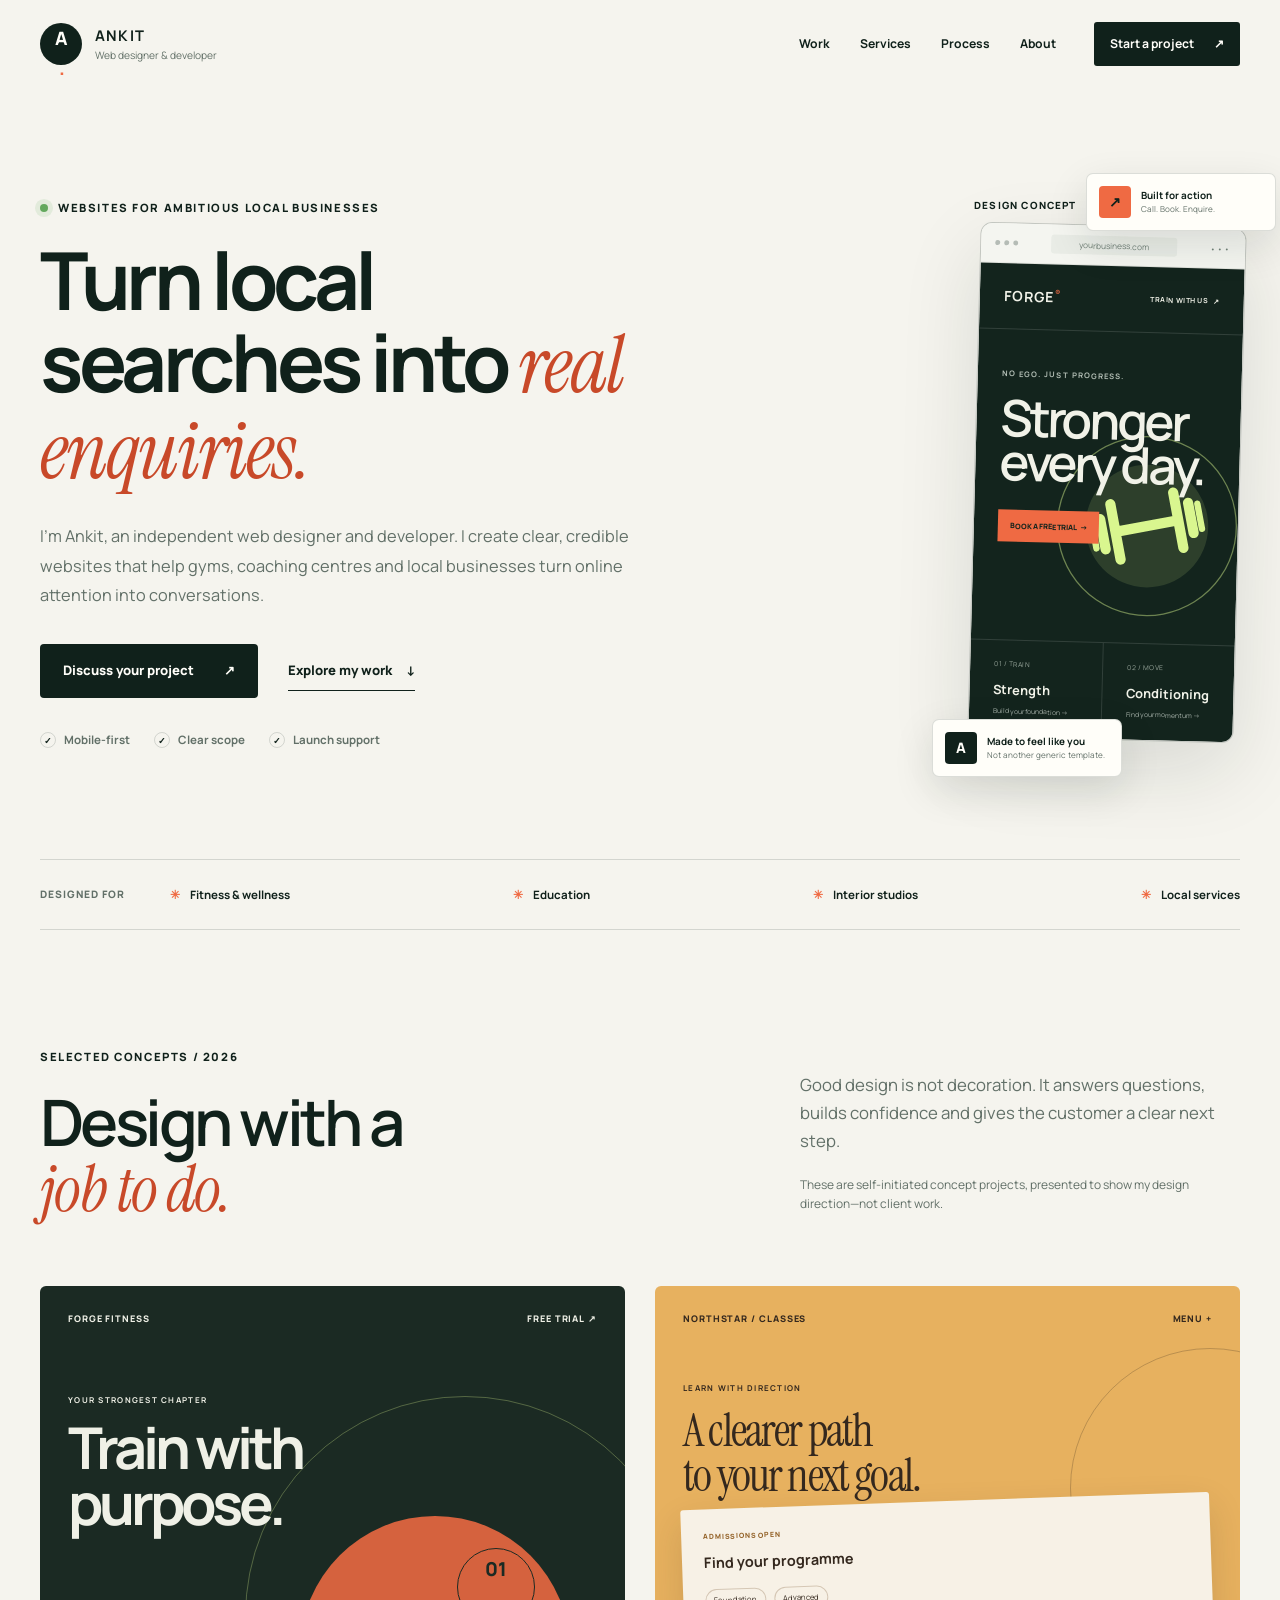
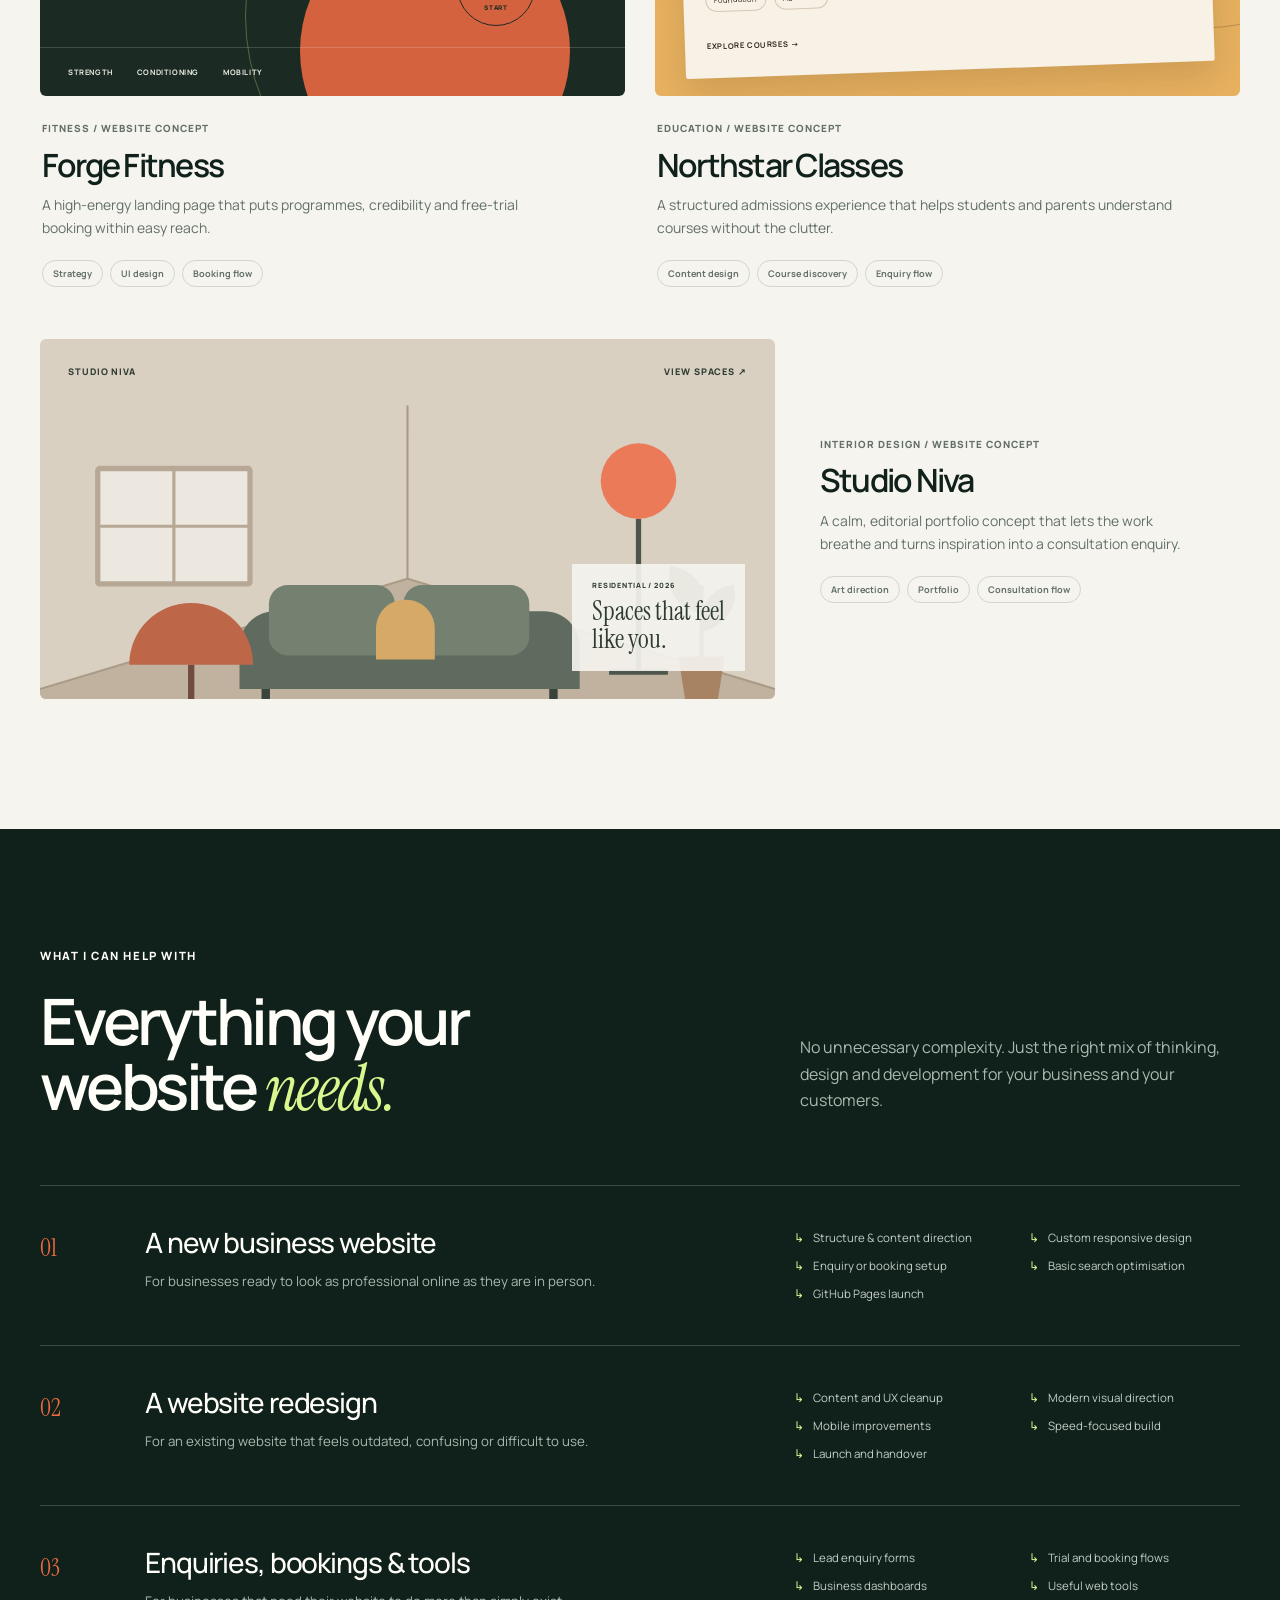
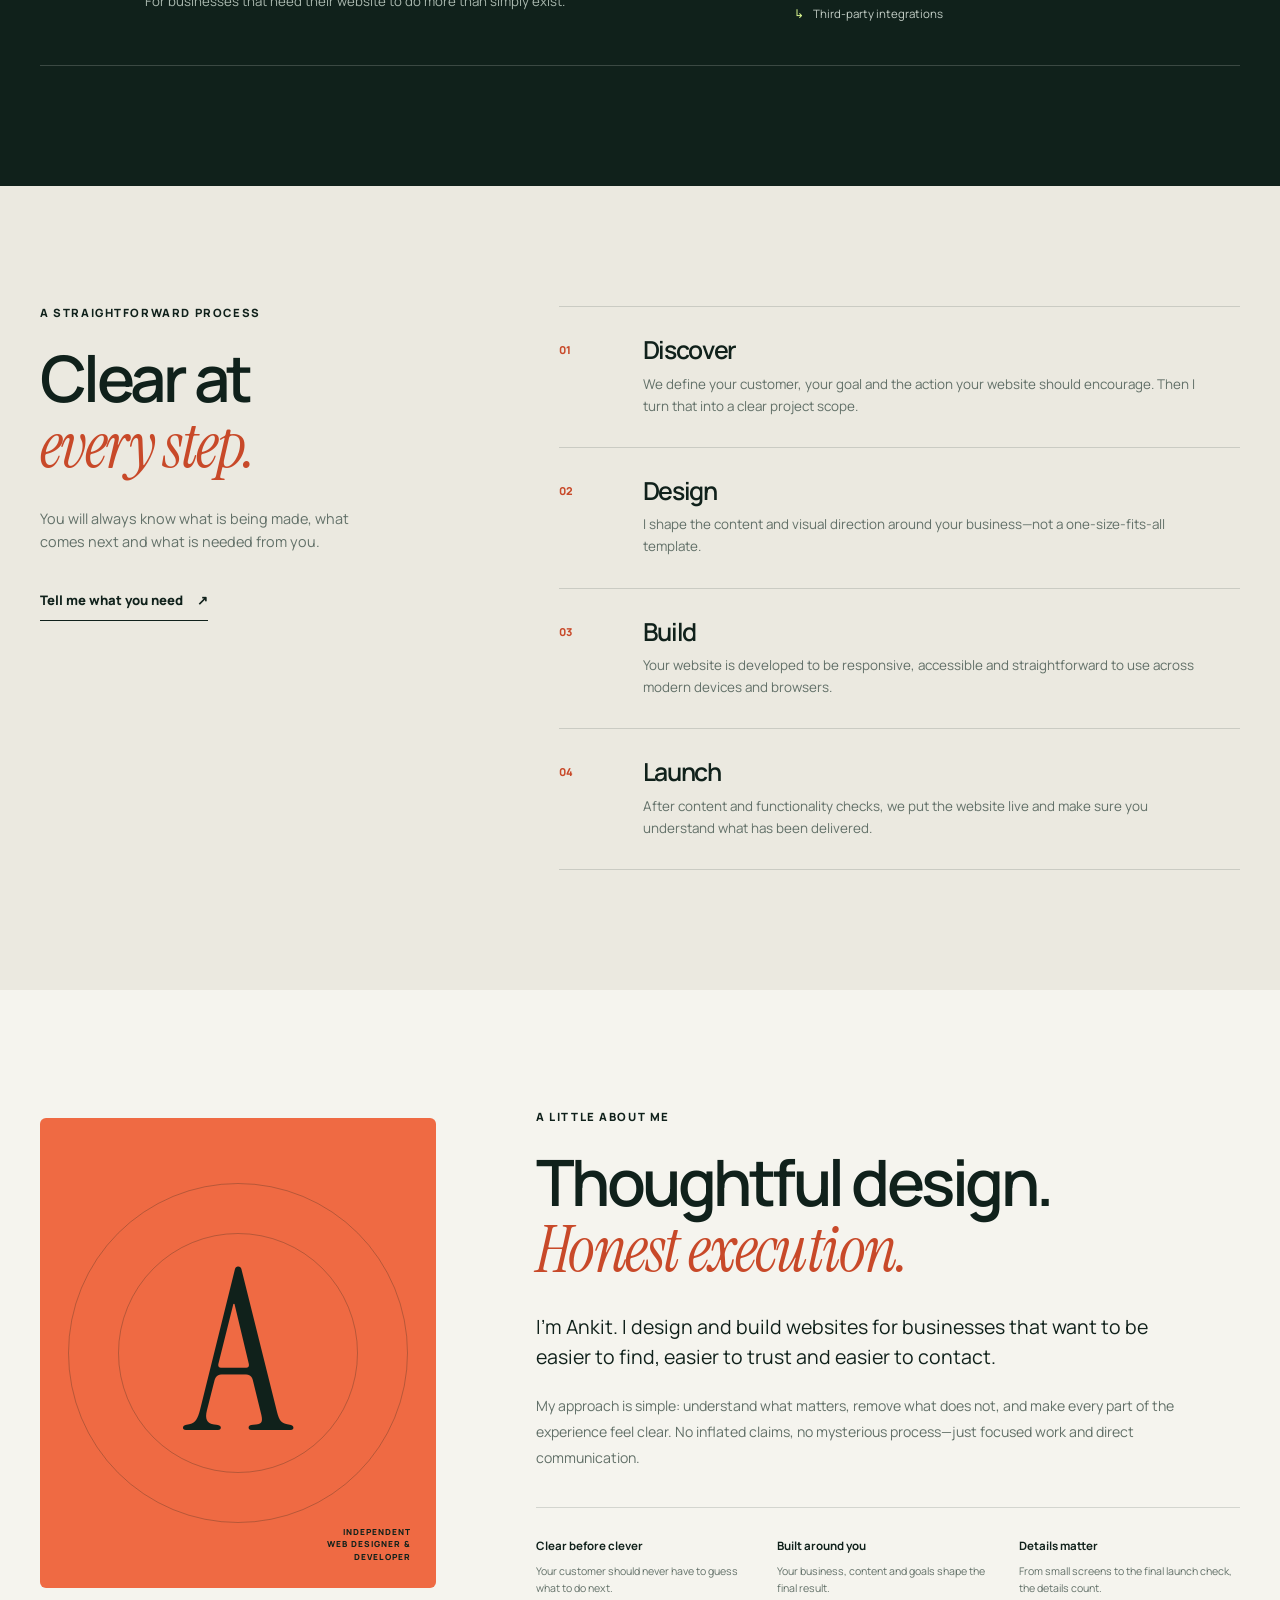
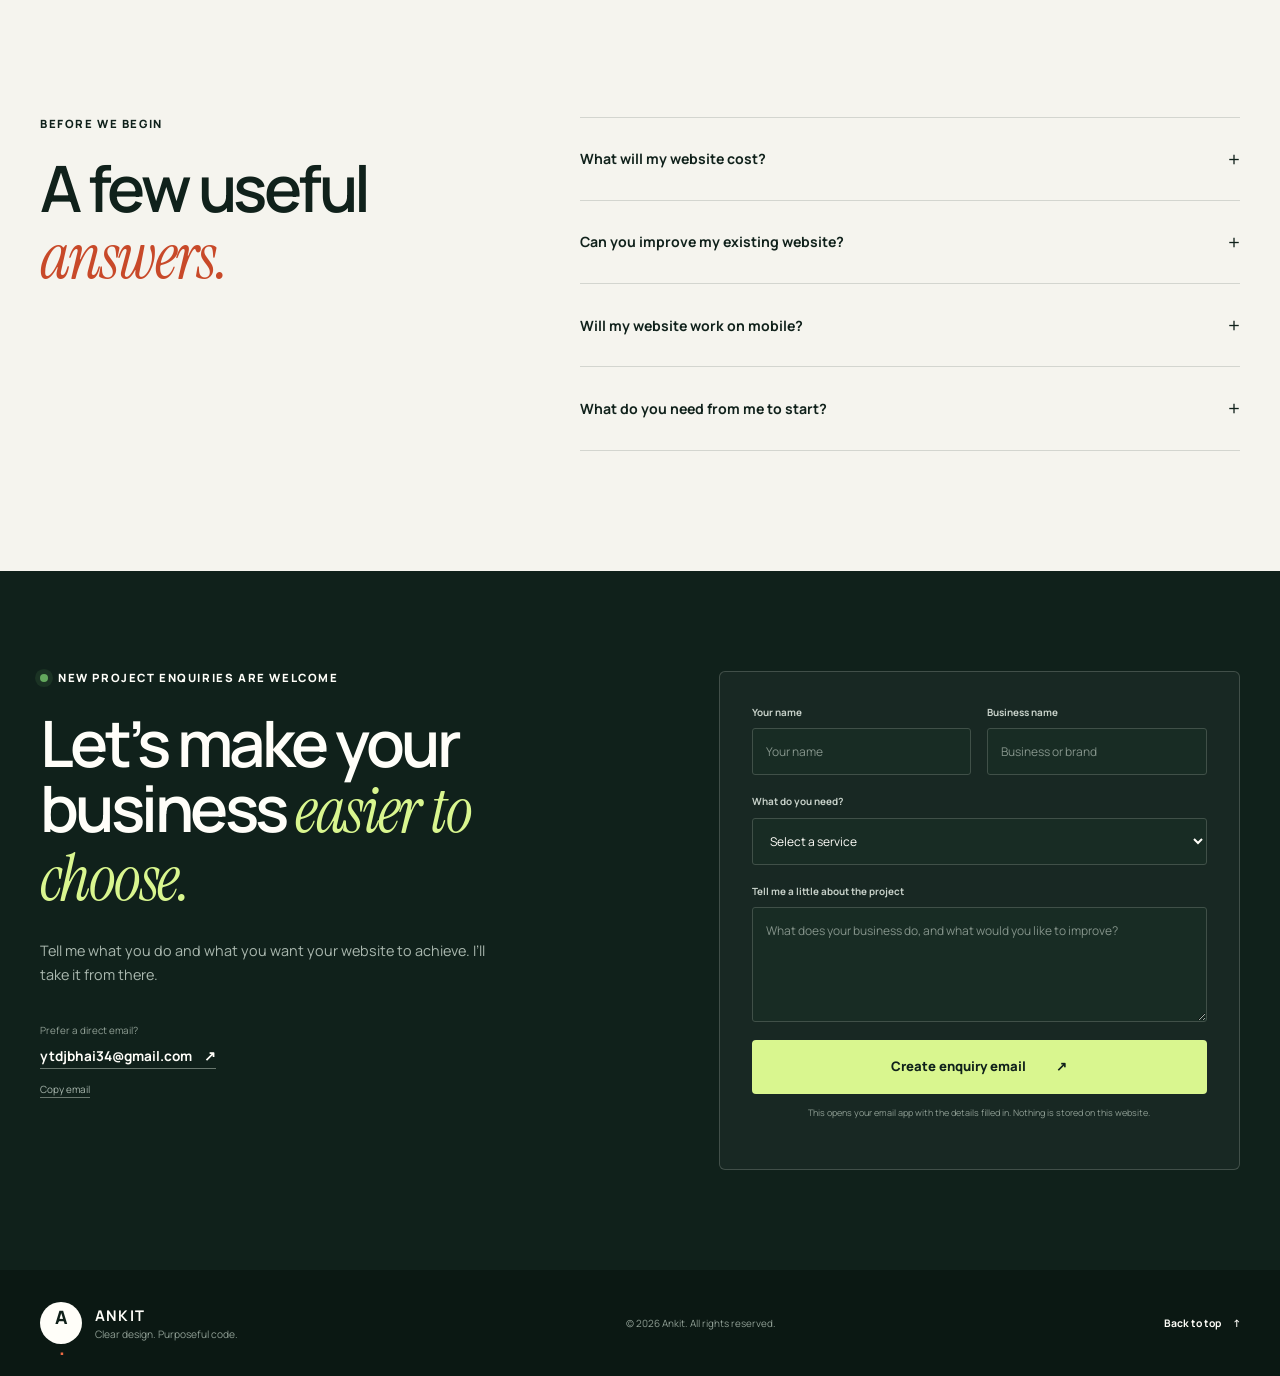
==== commit 93f15ce8: "Build Ankit portfolio with GitHub Pages deployment Co-authored-by: arena-agent <297053741+arena-agen" ====
--- a/index.html
+++ b/index.html
@@ -1,26 +1,321 @@
 <!DOCTYPE html>
 <html lang="en">
-<head>
-<meta charset="utf-8">
-<meta name="viewport" content="width=device-width, initial-scale=1">
-<title>Bench — twelve private tools, one tab</title>
-<meta name="description" content="Batch-compress images, format JSON, write a regex, build a gradient, type a scale, derive a theme. Nothing is ever uploaded. Works offline.">
-<meta name="theme-color" content="#0b0e12">
-<meta http-equiv="refresh" content="0; url=app/">
-<link rel="canonical" href="https://pushparaj9749.github.io/portfolio/app/">
-<link rel="preload" href="app/styles.css" as="style">
-<style>
-  /* This page cannot use styles.css — it exists for 0ms — so the palette is inlined
-     here. tools/../tests/palette.test.mjs asserts these four values still equal the
-     generated tokens, because "the redirect is too small to matter" is how a brand
-     spent two rounds of palette work drifting back to its old colours. */
-  html,body{height:100%;margin:0;background:#0b0e12;color:#e7edf2;font:16px/1.6 ui-sans-serif,system-ui,sans-serif;display:grid;place-items:center}
-  a{color:#40d9c1}
-  p{text-align:center;max-width:34ch}
-</style>
-</head>
-<body>
-<p>Opening <a href="app/">Bench — twelve private tools, one tab</a>…</p>
-<script>location.replace("app/" + location.search + location.hash);</script>
-</body>
+  <head>
+    <meta charset="utf-8">
+    <meta name="viewport" content="width=device-width, initial-scale=1">
+    <meta name="theme-color" content="#10211b">
+    <meta name="description" content="Ankit is an independent web designer and developer creating clear, credible and conversion-focused websites for local businesses.">
+    <meta name="author" content="Ankit">
+    <meta property="og:type" content="website">
+    <meta property="og:title" content="Ankit — Web Designer & Developer">
+    <meta property="og:description" content="Websites that turn local searches into real enquiries. Strategy, design, development and launch.">
+    <meta property="og:url" content="https://pushparaj9749.github.io/portfolio/">
+    <meta property="og:image" content="https://pushparaj9749.github.io/portfolio/assets/og-image.png">
+    <meta property="og:image:width" content="1200">
+    <meta property="og:image:height" content="630">
+    <meta property="og:image:alt" content="Ankit — websites for ambitious local businesses">
+    <meta name="twitter:card" content="summary_large_image">
+    <link rel="canonical" href="https://pushparaj9749.github.io/portfolio/">
+    <link rel="icon" href="./assets/favicon.svg" type="image/svg+xml">
+    <link rel="preconnect" href="https://fonts.googleapis.com">
+    <link rel="preconnect" href="https://fonts.gstatic.com" crossorigin>
+    <link href="https://fonts.googleapis.com/css2?family=Instrument+Serif:ital@0;1&amp;family=Manrope:wght@400;500;600;700;800&amp;display=swap" rel="stylesheet">
+    <link rel="stylesheet" href="./styles.css">
+    <title>Ankit — Web Designer &amp; Developer for Local Businesses</title>
+    <script src="./script.js" defer></script>
+  </head>
+  <body>
+    <a class="skip-link" href="#main-content">Skip to content</a>
+
+    <header class="site-header" data-header>
+      <div class="container header-inner">
+        <a class="brand" href="#top" aria-label="Ankit — back to top">
+          <span class="brand-mark" aria-hidden="true">A<span>.</span></span>
+          <span class="brand-copy">
+            <strong>Ankit</strong>
+            <small>Web designer &amp; developer</small>
+          </span>
+        </a>
+
+        <button class="menu-toggle" type="button" aria-expanded="false" aria-controls="site-nav" aria-label="Open navigation" data-menu-toggle>
+          <span></span><span></span>
+        </button>
+
+        <nav class="site-nav" id="site-nav" aria-label="Primary navigation" data-nav>
+          <a href="#work">Work</a>
+          <a href="#services">Services</a>
+          <a href="#process">Process</a>
+          <a href="#about">About</a>
+          <a class="nav-cta" href="#contact">Start a project <span aria-hidden="true">↗</span></a>
+        </nav>
+      </div>
+    </header>
+
+    <main id="main-content">
+      <section class="hero" id="top">
+        <div class="container hero-grid">
+          <div class="hero-copy">
+            <p class="eyebrow"><span class="status-dot" aria-hidden="true"></span> Websites for ambitious local businesses</p>
+            <h1>Turn local searches into <em>real enquiries.</em></h1>
+            <p class="hero-intro">I’m Ankit, an independent web designer and developer. I create clear, credible websites that help gyms, coaching centres and local businesses turn online attention into conversations.</p>
+            <div class="hero-actions">
+              <a class="button button-primary" href="#contact">Discuss your project <span aria-hidden="true">↗</span></a>
+              <a class="text-link" href="#work">Explore my work <span aria-hidden="true">↓</span></a>
+            </div>
+            <ul class="hero-assurances" aria-label="What is included">
+              <li>Mobile-first</li>
+              <li>Clear scope</li>
+              <li>Launch support</li>
+            </ul>
+          </div>
+
+          <div class="hero-showcase" role="group" aria-label="Fitness website design concept">
+            <div class="showcase-label"><span>Design concept</span><span>Fitness / 01</span></div>
+            <div class="browser-frame">
+              <div class="browser-bar" aria-hidden="true">
+                <span class="browser-dots"><i></i><i></i><i></i></span>
+                <span class="browser-address">yourbusiness.com</span>
+                <span class="browser-more">•••</span>
+              </div>
+              <div class="fitness-preview">
+                <div class="preview-nav">
+                  <strong>FORGE<span>®</span></strong>
+                  <span>TRAIN WITH US &nbsp; ↗</span>
+                </div>
+                <div class="preview-hero">
+                  <p>NO EGO. JUST PROGRESS.</p>
+                  <h2>Stronger<br>every day.</h2>
+                  <span class="preview-button">BOOK A FREE TRIAL &nbsp; →</span>
+                  <div class="preview-orbit" aria-hidden="true">
+                    <svg viewBox="0 0 180 180" role="presentation">
+                      <circle cx="90" cy="90" r="70" fill="none" stroke="currentColor" stroke-width="1" opacity=".45"/>
+                      <circle cx="90" cy="90" r="48" fill="currentColor" opacity=".13"/>
+                      <path d="M55 78v24M65 68v44M115 68v44M125 78v24M65 90h50" fill="none" stroke="currentColor" stroke-width="8" stroke-linecap="round"/>
+                      <path d="M48 80v20M132 80v20" fill="none" stroke="currentColor" stroke-width="5" stroke-linecap="round"/>
+                    </svg>
+                  </div>
+                </div>
+                <div class="preview-cards" aria-hidden="true">
+                  <div><small>01 / TRAIN</small><strong>Strength</strong><span>Build your foundation →</span></div>
+                  <div><small>02 / MOVE</small><strong>Conditioning</strong><span>Find your momentum →</span></div>
+                </div>
+              </div>
+            </div>
+            <div class="floating-note floating-note-top" aria-hidden="true"><span class="note-icon">↗</span><div><strong>Built for action</strong><small>Call. Book. Enquire.</small></div></div>
+            <div class="floating-note floating-note-bottom" aria-hidden="true"><span class="note-icon note-icon-dark">A</span><div><strong>Made to feel like you</strong><small>Not another generic template.</small></div></div>
+          </div>
+        </div>
+        <div class="container specialisms">
+          <span>Designed for</span>
+          <ul>
+            <li>Fitness &amp; wellness</li>
+            <li>Education</li>
+            <li>Interior studios</li>
+            <li>Local services</li>
+          </ul>
+        </div>
+      </section>
+
+      <section class="section work-section" id="work">
+        <div class="container">
+          <div class="section-heading split-heading">
+            <div>
+              <p class="eyebrow">Selected concepts / 2026</p>
+              <h2>Design with a<br><em>job to do.</em></h2>
+            </div>
+            <div class="heading-aside">
+              <p>Good design is not decoration. It answers questions, builds confidence and gives the customer a clear next step.</p>
+              <small>These are self-initiated concept projects, presented to show my design direction—not client work.</small>
+            </div>
+          </div>
+
+          <div class="project-grid">
+            <article class="project-card">
+              <div class="project-visual project-visual-fitness">
+                <div class="visual-topline"><span>FORGE FITNESS</span><span>FREE TRIAL ↗</span></div>
+                <div class="visual-title"><small>YOUR STRONGEST CHAPTER</small><strong>Train with<br>purpose.</strong></div>
+                <div class="visual-badge">01<br><span>START</span></div>
+                <div class="visual-footer"><span>STRENGTH</span><span>CONDITIONING</span><span>MOBILITY</span></div>
+              </div>
+              <div class="project-info">
+                <p class="project-kicker">Fitness / Website concept</p>
+                <h3>Forge Fitness</h3>
+                <p>A high-energy landing page that puts programmes, credibility and free-trial booking within easy reach.</p>
+                <ul class="tag-list"><li>Strategy</li><li>UI design</li><li>Booking flow</li></ul>
+              </div>
+            </article>
+
+            <article class="project-card">
+              <div class="project-visual project-visual-education">
+                <div class="visual-topline"><span>NORTHSTAR / CLASSES</span><span>MENU +</span></div>
+                <div class="education-copy"><small>LEARN WITH DIRECTION</small><strong>A clearer path<br>to your next goal.</strong></div>
+                <div class="course-slip">
+                  <span>ADMISSIONS OPEN</span>
+                  <strong>Find your programme</strong>
+                  <div><i>Foundation</i><i>Advanced</i></div>
+                  <b>EXPLORE COURSES →</b>
+                </div>
+              </div>
+              <div class="project-info">
+                <p class="project-kicker">Education / Website concept</p>
+                <h3>Northstar Classes</h3>
+                <p>A structured admissions experience that helps students and parents understand courses without the clutter.</p>
+                <ul class="tag-list"><li>Content design</li><li>Course discovery</li><li>Enquiry flow</li></ul>
+              </div>
+            </article>
+
+            <article class="project-card project-card-wide">
+              <div class="project-visual project-visual-interior">
+                <div class="visual-topline"><span>STUDIO NIVA</span><span>VIEW SPACES ↗</span></div>
+                <svg class="room-illustration" viewBox="0 0 700 340" role="img" aria-label="Minimal interior design illustration">
+                  <rect width="700" height="340" fill="#d9d0c2"/>
+                  <path d="M0 270L350 165L700 270V340H0Z" fill="#c0b29f"/>
+                  <path d="M350 0V165L0 270M350 165L700 270" fill="none" stroke="#aa9b87" stroke-width="2"/>
+                  <rect x="55" y="60" width="145" height="110" rx="2" fill="#ede8df" stroke="#b6a895" stroke-width="5"/>
+                  <path d="M127.5 60V170M55 115H200" stroke="#b6a895" stroke-width="3"/>
+                  <circle cx="570" cy="72" r="36" fill="#ee704b" opacity=".88"/>
+                  <path d="M570 108V254M542 254H598" stroke="#4d554d" stroke-width="5"/>
+                  <path d="M224 196H480C499 196 514 211 514 230V270H190V230C190 211 205 196 224 196Z" fill="#5f6b5f"/>
+                  <path d="M215 270V292M489 270V292" stroke="#3b443c" stroke-width="8"/>
+                  <rect x="218" y="171" width="120" height="67" rx="18" fill="#748171"/>
+                  <rect x="346" y="171" width="120" height="67" rx="18" fill="#748171"/>
+                  <path d="M320 213C320 197 332 185 348 185C364 185 376 197 376 213V242H320Z" fill="#d6a967"/>
+                  <path d="M85 247C85 214 111 188 144 188C177 188 203 214 203 247" fill="#bd6648"/>
+                  <path d="M144 247V296M119 296H169" stroke="#714b3d" stroke-width="6"/>
+                  <path d="M630 239V171M630 196C605 191 598 172 602 155C620 158 632 170 630 196ZM630 214C653 207 663 189 659 173C642 176 629 190 630 214Z" fill="#68765f" stroke="#68765f" stroke-width="4"/>
+                  <path d="M608 239H652L645 284H615Z" fill="#a78364"/>
+                </svg>
+                <div class="interior-caption"><span>RESIDENTIAL / 2026</span><strong>Spaces that feel<br>like you.</strong></div>
+              </div>
+              <div class="project-info">
+                <p class="project-kicker">Interior design / Website concept</p>
+                <h3>Studio Niva</h3>
+                <p>A calm, editorial portfolio concept that lets the work breathe and turns inspiration into a consultation enquiry.</p>
+                <ul class="tag-list"><li>Art direction</li><li>Portfolio</li><li>Consultation flow</li></ul>
+              </div>
+            </article>
+          </div>
+        </div>
+      </section>
+
+      <section class="section services-section" id="services">
+        <div class="container">
+          <div class="section-heading split-heading">
+            <div>
+              <p class="eyebrow">What I can help with</p>
+              <h2>Everything your<br>website <em>needs.</em></h2>
+            </div>
+            <p class="heading-aside">No unnecessary complexity. Just the right mix of thinking, design and development for your business and your customers.</p>
+          </div>
+
+          <div class="service-list">
+            <article class="service-item">
+              <span class="service-number">01</span>
+              <div class="service-title"><h3>A new business website</h3><p>For businesses ready to look as professional online as they are in person.</p></div>
+              <ul><li>Structure &amp; content direction</li><li>Custom responsive design</li><li>Enquiry or booking setup</li><li>Basic search optimisation</li><li>GitHub Pages launch</li></ul>
+            </article>
+            <article class="service-item">
+              <span class="service-number">02</span>
+              <div class="service-title"><h3>A website redesign</h3>For an existing website that feels outdated, confusing or difficult to use.</div>
+              <ul><li>Content and UX cleanup</li><li>Modern visual direction</li><li>Mobile improvements</li><li>Speed-focused build</li><li>Launch and handover</li></ul>
+            </article>
+            <article class="service-item">
+              <span class="service-number">03</span>
+              <div class="service-title"><h3>Enquiries, bookings &amp; tools</h3>For businesses that need their website to do more than simply exist.</div>
+              <ul><li>Lead enquiry forms</li><li>Trial and booking flows</li><li>Business dashboards</li><li>Useful web tools</li><li>Third-party integrations</li></ul>
+            </article>
+          </div>
+        </div>
+      </section>
+
+      <section class="section process-section" id="process">
+        <div class="container process-grid">
+          <div class="process-intro">
+            <p class="eyebrow">A straightforward process</p>
+            <h2>Clear at<br><em>every step.</em></h2>
+            <p>You will always know what is being made, what comes next and what is needed from you.</p>
+            <a class="text-link" href="#contact">Tell me what you need <span aria-hidden="true">↗</span></a>
+          </div>
+          <ol class="process-list">
+            <li><span>01</span><div><h3>Discover</h3><p>We define your customer, your goal and the action your website should encourage. Then I turn that into a clear project scope.</p></div></li>
+            <li><span>02</span><div><h3>Design</h3><p>I shape the content and visual direction around your business—not a one-size-fits-all template.</p></div></li>
+            <li><span>03</span><div><h3>Build</h3><p>Your website is developed to be responsive, accessible and straightforward to use across modern devices and browsers.</p></div></li>
+            <li><span>04</span><div><h3>Launch</h3><p>After content and functionality checks, we put the website live and make sure you understand what has been delivered.</p></div></li>
+          </ol>
+        </div>
+      </section>
+
+      <section class="section about-section" id="about">
+        <div class="container about-grid">
+          <div class="about-monogram" aria-hidden="true"><span>A</span><small>INDEPENDENT<br>WEB DESIGNER &amp;<br>DEVELOPER</small></div>
+          <div class="about-copy">
+            <p class="eyebrow">A little about me</p>
+            <h2>Thoughtful design.<br><em>Honest execution.</em></h2>
+            <p class="about-lead">I’m Ankit. I design and build websites for businesses that want to be easier to find, easier to trust and easier to contact.</p>
+            <p>My approach is simple: understand what matters, remove what does not, and make every part of the experience feel clear. No inflated claims, no mysterious process—just focused work and direct communication.</p>
+            <div class="about-values">
+              <div><strong>Clear before clever</strong><span>Your customer should never have to guess what to do next.</span></div>
+              <div><strong>Built around you</strong><span>Your business, content and goals shape the final result.</span></div>
+              <div><strong>Details matter</strong><span>From small screens to the final launch check, the details count.</span></div>
+            </div>
+          </div>
+        </div>
+      </section>
+
+      <section class="section faq-section" aria-labelledby="faq-title">
+        <div class="container faq-grid">
+          <div><p class="eyebrow">Before we begin</p><h2 id="faq-title">A few useful<br><em>answers.</em></h2></div>
+          <div class="faq-list">
+            <details><summary>What will my website cost?<span aria-hidden="true">+</span></summary><p>Every project is scoped around the content, features and support you actually need. After a short discussion, you will receive a clear quote before any work begins.</p></details>
+            <details><summary>Can you improve my existing website?<span aria-hidden="true">+</span></summary><p>Yes. I can review the current content and experience, then recommend whether a focused cleanup or a full redesign makes more sense.</p></details>
+            <details><summary>Will my website work on mobile?<span aria-hidden="true">+</span></summary><p>Yes. Every layout is designed responsively and checked across common screen sizes so customers can navigate and enquire from their phone.</p></details>
+            <details><summary>What do you need from me to start?<span aria-hidden="true">+</span></summary><p>Your business details, services, preferred contact method and any photos or brand material you already have. If something is missing, we will identify it in the project scope.</p></details>
+          </div>
+        </div>
+      </section>
+
+      <section class="contact-section" id="contact">
+        <div class="container contact-grid">
+          <div class="contact-copy">
+            <p class="eyebrow"><span class="status-dot" aria-hidden="true"></span> New project enquiries are welcome</p>
+            <h2>Let’s make your business <em>easier to choose.</em></h2>
+            <p>Tell me what you do and what you want your website to achieve. I’ll take it from there.</p>
+            <div class="direct-email">
+              <small>Prefer a direct email?</small>
+              <a href="mailto:ytdjbhai34@gmail.com">ytdjbhai34@gmail.com <span aria-hidden="true">↗</span></a>
+              <button class="copy-button" type="button" data-copy-email="ytdjbhai34@gmail.com">Copy email</button>
+            </div>
+          </div>
+
+          <form class="project-form" id="project-form" data-recipient="ytdjbhai34@gmail.com">
+            <div class="form-row">
+              <label>Your name<input name="name" type="text" autocomplete="name" placeholder="Your name" required></label>
+              <label>Business name<input name="business" type="text" autocomplete="organization" placeholder="Business or brand"></label>
+            </div>
+            <label>What do you need?
+              <select name="service" required>
+                <option value="" selected disabled>Select a service</option>
+                <option>New business website</option>
+                <option>Website redesign</option>
+                <option>Booking or enquiry system</option>
+                <option>Something else</option>
+              </select>
+            </label>
+            <label>Tell me a little about the project<textarea name="message" rows="4" placeholder="What does your business do, and what would you like to improve?" required></textarea></label>
+            <button class="button button-accent" type="submit">Create enquiry email <span aria-hidden="true">↗</span></button>
+            <p class="form-note">This opens your email app with the details filled in. Nothing is stored on this website.</p>
+            <p class="form-status" role="status" aria-live="polite" data-form-status></p>
+          </form>
+        </div>
+      </section>
+    </main>
+
+    <footer class="site-footer">
+      <div class="container footer-inner">
+        <a class="brand footer-brand" href="#top"><span class="brand-mark" aria-hidden="true">A<span>.</span></span><span class="brand-copy"><strong>Ankit</strong><small>Clear design. Purposeful code.</small></span></a>
+        <p>© <span data-year>2026</span> Ankit. All rights reserved.</p>
+        <a class="back-to-top" href="#top">Back to top <span aria-hidden="true">↑</span></a>
+      </div>
+    </footer>
+  </body>
 </html>
--- a/styles.css
+++ b/styles.css
@@ -0,0 +1,353 @@
+/* ---------- Foundation ---------- */
+:root {
+  --ink: #10211b;
+  --ink-soft: #24372f;
+  --paper: #f5f4ee;
+  --paper-deep: #ebe9e0;
+  --white: #fffef9;
+  --muted: #627068;
+  --accent: #ef6a43;
+  --accent-dark: #c84929;
+  --acid: #d9f68f;
+  --line: rgba(16, 33, 27, 0.15);
+  --line-light: rgba(255, 254, 249, 0.18);
+  --serif: "Instrument Serif", Georgia, serif;
+  --sans: "Manrope", -apple-system, BlinkMacSystemFont, "Segoe UI", sans-serif;
+  --radius: 20px;
+  --shadow: 0 28px 80px rgba(16, 33, 27, 0.12);
+}
+
+*, *::before, *::after { box-sizing: border-box; }
+html { scroll-behavior: smooth; scroll-padding-top: 100px; }
+body { margin: 0; background: var(--paper); color: var(--ink); font-family: var(--sans); font-size: 16px; line-height: 1.65; -webkit-font-smoothing: antialiased; }
+body.menu-open { overflow: hidden; }
+img, svg { display: block; max-width: 100%; }
+a { color: inherit; text-decoration: none; }
+button, input, select, textarea { font: inherit; }
+button, select { cursor: pointer; }
+button { color: inherit; }
+p, h1, h2, h3 { margin-top: 0; }
+ul, ol { margin: 0; padding: 0; list-style: none; }
+::selection { background: var(--acid); color: var(--ink); }
+:focus-visible { outline: 3px solid var(--accent); outline-offset: 4px; }
+.container { width: min(1200px, calc(100% - 64px)); margin-inline: auto; }
+.section { padding: 120px 0; }
+.skip-link { position: fixed; z-index: 1000; top: 12px; left: 12px; padding: 10px 16px; background: var(--ink); color: var(--white); border-radius: 6px; transform: translateY(-150%); }
+.skip-link:focus { transform: translateY(0); }
+
+/* ---------- Type & shared elements ---------- */
+.eyebrow { display: flex; align-items: center; gap: 10px; margin-bottom: 24px; font-size: 0.71rem; line-height: 1.3; font-weight: 800; letter-spacing: 0.14em; text-transform: uppercase; }
+.status-dot { width: 8px; height: 8px; flex: 0 0 8px; border-radius: 50%; background: #63a85d; box-shadow: 0 0 0 5px rgba(99, 168, 93, 0.13); }
+h1, h2, h3 { line-height: 1.02; letter-spacing: -0.055em; }
+h1 { max-width: 770px; margin-bottom: 30px; font-size: clamp(3.65rem, 6.25vw, 6.15rem); font-weight: 700; }
+h2 { margin-bottom: 0; font-size: clamp(3rem, 5vw, 5.25rem); font-weight: 600; }
+h1 em, h2 em { color: var(--accent-dark); font-family: var(--serif); font-weight: 400; letter-spacing: -0.025em; }
+.button { display: inline-flex; min-height: 54px; align-items: center; justify-content: center; gap: 30px; padding: 14px 22px; border: 1px solid transparent; border-radius: 4px; font-size: 0.82rem; font-weight: 800; transition: transform 180ms ease, background 180ms ease, color 180ms ease; }
+.button:hover { transform: translateY(-2px); }
+.button span, .nav-cta span, .direct-email a span { transition: transform 180ms ease; }
+.button:hover span, .nav-cta:hover span, .direct-email a:hover span { transform: translate(3px, -3px); }
+.button-primary { background: var(--ink); color: var(--white); }
+.button-primary:hover { background: var(--ink-soft); }
+.button-accent { background: var(--acid); color: var(--ink); }
+.button-accent:hover { background: #e5faac; }
+.text-link { display: inline-flex; align-items: center; gap: 14px; padding: 8px 0; border-bottom: 1px solid currentColor; font-size: 0.82rem; font-weight: 800; }
+.text-link span { transition: transform 180ms ease; }
+.text-link:hover span { transform: translate(3px, -2px); }
+.section-heading { margin-bottom: 64px; }
+.split-heading { display: grid; grid-template-columns: 1.2fr 0.8fr; align-items: end; gap: 80px; }
+.heading-aside { max-width: 440px; margin: 0 0 8px auto; color: var(--muted); }
+.heading-aside p { margin-bottom: 20px; font-size: 1.05rem; }
+.heading-aside small { display: block; font-size: 0.75rem; line-height: 1.65; }
+
+/* ---------- Header ---------- */
+.site-header { position: sticky; z-index: 100; top: 0; border-bottom: 1px solid transparent; background: rgba(245, 244, 238, 0.9); backdrop-filter: blur(16px); transition: border-color 180ms ease, box-shadow 180ms ease; }
+.site-header.is-scrolled { border-color: var(--line); box-shadow: 0 5px 24px rgba(16, 33, 27, 0.04); }
+.header-inner { display: flex; min-height: 88px; align-items: center; justify-content: space-between; gap: 32px; }
+.brand { display: inline-flex; align-items: center; gap: 13px; }
+.brand-mark { display: grid; width: 42px; height: 42px; place-items: center; border-radius: 50%; background: var(--ink); color: var(--white); font-size: 1.15rem; font-weight: 800; letter-spacing: -0.08em; }
+.brand-mark span { color: var(--accent); }
+.brand-copy { display: flex; flex-direction: column; line-height: 1.25; }
+.brand-copy strong { font-size: 0.92rem; letter-spacing: 0.08em; text-transform: uppercase; }
+.brand-copy small { margin-top: 4px; color: var(--muted); font-size: 0.64rem; }
+.site-nav { display: flex; align-items: center; gap: 30px; }
+.site-nav > a { position: relative; font-size: 0.76rem; font-weight: 700; }
+.site-nav > a:not(.nav-cta)::after { position: absolute; right: 0; bottom: -6px; left: 0; height: 1px; background: var(--ink); content: ""; transform: scaleX(0); transform-origin: right; transition: transform 180ms ease; }
+.site-nav > a:not(.nav-cta):hover::after { transform: scaleX(1); transform-origin: left; }
+.nav-cta { display: inline-flex; min-height: 44px; align-items: center; gap: 20px; margin-left: 8px; padding: 10px 16px; border-radius: 3px; background: var(--ink); color: var(--white); }
+.menu-toggle { display: none; width: 44px; height: 44px; padding: 12px 10px; border: 0; background: transparent; }
+.menu-toggle span { display: block; width: 24px; height: 2px; margin: 5px auto; background: var(--ink); transition: transform 180ms ease; }
+
+/* ---------- Hero ---------- */
+.hero { overflow: hidden; padding: 82px 0 0; }
+.hero-grid { display: grid; grid-template-columns: minmax(0, 1.12fr) minmax(360px, 0.88fr); align-items: center; gap: 58px; }
+.hero-intro { max-width: 650px; margin-bottom: 34px; color: var(--muted); font-size: 1.02rem; line-height: 1.8; }
+.hero-actions { display: flex; align-items: center; gap: 30px; }
+.hero-assurances { display: flex; flex-wrap: wrap; gap: 24px; margin-top: 32px; color: var(--muted); font-size: 0.72rem; font-weight: 700; }
+.hero-assurances li { display: flex; align-items: center; gap: 8px; }
+.hero-assurances li::before { display: grid; width: 16px; height: 16px; place-items: center; border: 1px solid var(--line); border-radius: 50%; color: var(--ink); content: "✓"; font-size: 0.58rem; }
+.hero-showcase { position: relative; max-width: 480px; margin-left: auto; padding: 26px 0 38px; }
+.showcase-label { display: flex; justify-content: space-between; margin-bottom: 12px; font-size: 0.62rem; font-weight: 800; letter-spacing: 0.12em; text-transform: uppercase; }
+.browser-frame { overflow: hidden; border: 1px solid rgba(16, 33, 27, 0.25); border-radius: 12px; background: var(--white); box-shadow: var(--shadow); transform: rotate(1.5deg); }
+.browser-bar { display: flex; height: 40px; align-items: center; justify-content: space-between; padding: 0 14px; border-bottom: 1px solid #e2e4de; background: #f4f5f0; color: #718077; font-size: 0.52rem; }
+.browser-dots { display: flex; gap: 4px; }
+.browser-dots i { width: 5px; height: 5px; border-radius: 50%; background: #b5bcb6; }
+.browser-address { padding: 3px 28px; border-radius: 3px; background: #e9ece6; }
+.browser-more { letter-spacing: 2px; }
+.fitness-preview { background: #13241d; color: #f1f2e8; }
+.preview-nav { display: flex; align-items: center; justify-content: space-between; padding: 21px 24px; border-bottom: 1px solid rgba(255, 255, 255, 0.13); }
+.preview-nav strong { font-size: 0.88rem; letter-spacing: 0.08em; }
+.preview-nav strong span { color: var(--accent); font-size: 0.5rem; vertical-align: top; }
+.preview-nav > span { font-size: 0.44rem; font-weight: 700; letter-spacing: 0.08em; }
+.preview-hero { position: relative; min-height: 310px; padding: 38px 24px 30px; overflow: hidden; }
+.preview-hero > p { margin-bottom: 15px; color: #b5c0b7; font-size: 0.48rem; font-weight: 700; letter-spacing: 0.14em; }
+.preview-hero h2 { position: relative; z-index: 2; margin-bottom: 25px; color: #f1f2e8; font-size: 3.15rem; font-weight: 600; letter-spacing: -0.065em; line-height: 0.88; }
+.preview-button { position: relative; z-index: 2; display: inline-block; padding: 10px 12px; background: var(--accent); color: #13241d; font-size: 0.46rem; font-weight: 800; }
+.preview-orbit { position: absolute; right: -24px; bottom: 2px; width: 230px; color: var(--acid); transform: rotate(-12deg); }
+.preview-cards { display: grid; grid-template-columns: 1fr 1fr; border-top: 1px solid rgba(255, 255, 255, 0.13); }
+.preview-cards > div { display: flex; flex-direction: column; padding: 18px 24px 20px; }
+.preview-cards > div + div { border-left: 1px solid rgba(255, 255, 255, 0.13); }
+.preview-cards small { margin-bottom: 10px; color: #98a69b; font-size: 0.42rem; letter-spacing: 0.08em; }
+.preview-cards strong { margin-bottom: 5px; font-size: 0.8rem; }
+.preview-cards span { color: #a7b2aa; font-size: 0.42rem; }
+.floating-note { position: absolute; z-index: 3; display: flex; align-items: center; gap: 10px; min-width: 190px; padding: 12px; border: 1px solid var(--line); border-radius: 7px; background: var(--white); box-shadow: 0 14px 40px rgba(16, 33, 27, 0.12); }
+.floating-note-top { top: 2px; right: -36px; }
+.floating-note-bottom { bottom: 2px; left: -42px; }
+.note-icon { display: grid; width: 32px; height: 32px; flex: 0 0 32px; place-items: center; border-radius: 4px; background: var(--accent); font-size: 0.9rem; font-weight: 800; }
+.note-icon-dark { background: var(--ink); color: var(--white); }
+.floating-note div { display: flex; flex-direction: column; line-height: 1.4; }
+.floating-note strong { font-size: 0.62rem; }
+.floating-note small { color: var(--muted); font-size: 0.51rem; }
+.specialisms { display: flex; align-items: center; gap: 45px; margin-top: 80px; padding: 25px 0; border-top: 1px solid var(--line); border-bottom: 1px solid var(--line); }
+.specialisms > span { color: var(--muted); font-size: 0.64rem; font-weight: 800; letter-spacing: 0.1em; text-transform: uppercase; }
+.specialisms ul { display: flex; flex: 1; justify-content: space-between; gap: 25px; }
+.specialisms li { font-size: 0.72rem; font-weight: 700; }
+.specialisms li::before { margin-right: 10px; color: var(--accent); content: "✳"; }
+
+/* ---------- Work ---------- */
+.work-section { padding-bottom: 130px; }
+.project-grid { display: grid; grid-template-columns: 1fr 1fr; gap: 30px; }
+.project-card { min-width: 0; }
+.project-visual { position: relative; height: 410px; overflow: hidden; border-radius: 6px; }
+.visual-topline { position: relative; z-index: 2; display: flex; align-items: center; justify-content: space-between; padding: 25px 28px; font-size: 0.57rem; font-weight: 800; letter-spacing: 0.1em; }
+.project-visual-fitness { background: #1b2a23; color: #eff0e6; }
+.project-visual-fitness::before { position: absolute; right: -60px; bottom: -140px; width: 440px; height: 440px; border: 1px solid rgba(217, 246, 143, 0.3); border-radius: 50%; content: ""; }
+.project-visual-fitness::after { position: absolute; right: 55px; bottom: -90px; width: 270px; height: 270px; border-radius: 50%; background: var(--accent); content: ""; opacity: 0.88; }
+.visual-title { position: relative; z-index: 2; padding: 42px 28px; }
+.visual-title small, .education-copy small { display: block; margin-bottom: 15px; font-size: 0.5rem; font-weight: 700; letter-spacing: 0.16em; }
+.visual-title strong { font-size: clamp(2.6rem, 4.5vw, 4.3rem); letter-spacing: -0.07em; line-height: 0.92; }
+.visual-badge { position: absolute; z-index: 3; right: 90px; bottom: 70px; display: grid; width: 78px; height: 78px; place-items: center; border: 1px solid #1b2a23; border-radius: 50%; color: #1b2a23; font-size: 1.2rem; font-weight: 800; line-height: 0.6; text-align: center; }
+.visual-badge span { font-size: 0.4rem; letter-spacing: 0.1em; }
+.visual-footer { position: absolute; z-index: 2; right: 0; bottom: 0; left: 0; display: flex; gap: 24px; padding: 18px 28px; border-top: 1px solid rgba(255, 255, 255, 0.17); font-size: 0.47rem; font-weight: 700; letter-spacing: 0.08em; }
+.project-visual-education { background: #e7b15f; color: #34281e; }
+.project-visual-education::after { position: absolute; top: 62px; right: -110px; width: 280px; height: 280px; border: 1px solid rgba(52, 40, 30, 0.25); border-radius: 50%; content: ""; }
+.education-copy { position: relative; z-index: 2; padding: 30px 28px; }
+.education-copy strong { font-family: var(--serif); font-size: 2.85rem; font-weight: 400; letter-spacing: -0.04em; line-height: 0.96; }
+.course-slip { position: absolute; z-index: 3; right: 28px; bottom: 26px; left: 28px; padding: 22px; border-radius: 3px; background: #f7f1e6; box-shadow: 0 15px 35px rgba(52, 40, 30, 0.15); transform: rotate(-2deg); }
+.course-slip > span { display: block; margin-bottom: 8px; color: #946329; font-size: 0.44rem; font-weight: 800; letter-spacing: 0.12em; }
+.course-slip > strong { display: block; margin-bottom: 15px; font-size: 0.9rem; }
+.course-slip > div { display: flex; gap: 8px; margin-bottom: 18px; }
+.course-slip i { padding: 4px 8px; border: 1px solid #d5c7b5; border-radius: 20px; font-size: 0.48rem; font-style: normal; }
+.course-slip b { font-size: 0.48rem; letter-spacing: 0.08em; }
+.project-card-wide { display: grid; grid-template-columns: 1.4fr 0.8fr; grid-column: 1 / -1; align-items: center; gap: 45px; margin-top: 22px; }
+.project-visual-interior { height: 360px; background: #d9d0c2; color: #2e3c32; }
+.room-illustration { position: absolute; width: 100%; height: 100%; object-fit: cover; }
+.interior-caption { position: absolute; right: 30px; bottom: 28px; padding: 16px 20px; background: rgba(245, 244, 238, 0.92); }
+.interior-caption span { display: block; margin-bottom: 8px; font-size: 0.45rem; font-weight: 800; letter-spacing: 0.12em; }
+.interior-caption strong { font-family: var(--serif); font-size: 1.6rem; font-weight: 400; line-height: 0.95; }
+.project-info { padding: 24px 2px 0; }
+.project-card-wide .project-info { padding: 30px 40px 30px 0; }
+.project-kicker { margin-bottom: 12px; color: var(--muted); font-size: 0.62rem; font-weight: 800; letter-spacing: 0.1em; text-transform: uppercase; }
+.project-info h3 { margin-bottom: 13px; font-size: 2rem; font-weight: 600; }
+.project-info > p:not(.project-kicker) { max-width: 520px; margin-bottom: 20px; color: var(--muted); font-size: 0.87rem; }
+.tag-list { display: flex; flex-wrap: wrap; gap: 7px; }
+.tag-list li { padding: 5px 10px; border: 1px solid var(--line); border-radius: 30px; color: var(--muted); font-size: 0.57rem; font-weight: 700; }
+
+/* ---------- Services ---------- */
+.services-section { background: var(--ink); color: var(--white); }
+.services-section h2 em { color: var(--acid); }
+.services-section .heading-aside { color: #aab8af; }
+.service-list { border-top: 1px solid var(--line-light); }
+.service-item { display: grid; grid-template-columns: 70px 1.1fr 0.8fr; gap: 35px; padding: 42px 0; border-bottom: 1px solid var(--line-light); }
+.service-number { color: var(--accent); font-family: var(--serif); font-size: 1.5rem; }
+.service-title h3 { margin-bottom: 14px; font-size: 1.75rem; font-weight: 500; letter-spacing: -0.04em; }
+.service-title { color: #aab8af; font-size: 0.83rem; }
+.service-title h3 { color: var(--white); }
+.service-title p { max-width: 450px; margin: 0; }
+.service-item ul { display: grid; grid-template-columns: 1fr 1fr; gap: 9px 25px; color: #c3cec6; font-size: 0.72rem; }
+.service-item li::before { margin-right: 9px; color: var(--acid); content: "↳"; }
+
+/* ---------- Process ---------- */
+.process-section { background: var(--paper-deep); }
+.process-grid { display: grid; grid-template-columns: 0.75fr 1.25fr; gap: 110px; }
+.process-intro { align-self: start; }
+.process-intro > p:not(.eyebrow) { max-width: 340px; margin: 28px 0; color: var(--muted); font-size: 0.9rem; }
+.process-list { counter-reset: steps; }
+.process-list li { display: grid; grid-template-columns: 60px 1fr; gap: 24px; padding: 30px 0; border-top: 1px solid var(--line); }
+.process-list li:last-child { border-bottom: 1px solid var(--line); }
+.process-list > li > span { padding-top: 4px; color: var(--accent-dark); font-size: 0.68rem; font-weight: 800; }
+.process-list h3 { margin-bottom: 10px; font-size: 1.55rem; font-weight: 600; }
+.process-list p { max-width: 560px; margin: 0; color: var(--muted); font-size: 0.84rem; }
+
+/* ---------- About ---------- */
+.about-grid { display: grid; grid-template-columns: 0.72fr 1.28fr; align-items: center; gap: 100px; }
+.about-monogram { position: relative; display: flex; min-height: 470px; flex-direction: column; align-items: center; justify-content: center; overflow: hidden; border-radius: 6px; background: var(--accent); }
+.about-monogram::before, .about-monogram::after { position: absolute; width: 340px; height: 340px; border: 1px solid rgba(16, 33, 27, 0.25); border-radius: 50%; content: ""; }
+.about-monogram::after { width: 240px; height: 240px; }
+.about-monogram > span { position: relative; z-index: 2; font-family: var(--serif); font-size: 14rem; line-height: 0.8; }
+.about-monogram small { position: absolute; z-index: 2; right: 25px; bottom: 25px; font-size: 0.52rem; font-weight: 800; letter-spacing: 0.12em; line-height: 1.5; text-align: right; }
+.about-lead { margin: 30px 0 20px; color: var(--ink) !important; font-size: 1.22rem !important; line-height: 1.55 !important; }
+.about-copy > p:not(.eyebrow) { max-width: 650px; color: var(--muted); font-size: 0.88rem; line-height: 1.85; }
+.about-values { display: grid; grid-template-columns: repeat(3, 1fr); gap: 20px; margin-top: 36px; padding-top: 28px; border-top: 1px solid var(--line); }
+.about-values div { display: flex; flex-direction: column; gap: 8px; }
+.about-values strong { font-size: 0.72rem; }
+.about-values span { color: var(--muted); font-size: 0.66rem; line-height: 1.6; }
+
+/* ---------- FAQ ---------- */
+.faq-section { padding-top: 0; }
+.faq-grid { display: grid; grid-template-columns: 0.8fr 1.2fr; gap: 100px; }
+.faq-list { border-top: 1px solid var(--line); }
+.faq-list details { border-bottom: 1px solid var(--line); }
+.faq-list summary { display: flex; align-items: center; justify-content: space-between; gap: 20px; padding: 24px 0; font-size: 0.88rem; font-weight: 700; list-style: none; cursor: pointer; }
+.faq-list summary::-webkit-details-marker { display: none; }
+.faq-list summary span { font-size: 1.3rem; font-weight: 400; transition: transform 180ms ease; }
+.faq-list details[open] summary span { transform: rotate(45deg); }
+.faq-list details p { max-width: 580px; margin: -5px 0 24px; color: var(--muted); font-size: 0.8rem; }
+
+/* ---------- Contact & footer ---------- */
+.contact-section { padding: 100px 0; background: var(--ink); color: var(--white); }
+.contact-grid { display: grid; grid-template-columns: 1fr 0.9fr; gap: 100px; }
+.contact-copy h2 { max-width: 600px; font-size: clamp(3rem, 5vw, 5rem); }
+.contact-copy h2 em { color: var(--acid); }
+.contact-copy > p:not(.eyebrow) { max-width: 470px; margin: 28px 0 35px; color: #aab8af; font-size: 0.9rem; }
+.direct-email { display: flex; align-items: flex-start; flex-direction: column; gap: 7px; }
+.direct-email small { color: #8f9e94; font-size: 0.62rem; }
+.direct-email a { display: inline-flex; align-items: center; gap: 12px; border-bottom: 1px solid #68766d; font-size: 0.85rem; font-weight: 700; overflow-wrap: anywhere; }
+.copy-button { margin-top: 5px; padding: 0; border: 0; border-bottom: 1px solid #68766d; background: none; color: #aab8af; font-size: 0.62rem; }
+.project-form { padding: 32px; border: 1px solid var(--line-light); border-radius: 6px; background: rgba(255, 255, 255, 0.035); }
+.form-row { display: grid; grid-template-columns: 1fr 1fr; gap: 16px; }
+.project-form label { display: flex; flex-direction: column; gap: 8px; margin-bottom: 18px; color: #c6d0c8; font-size: 0.62rem; font-weight: 700; }
+.project-form input, .project-form select, .project-form textarea { width: 100%; border: 1px solid #405048; border-radius: 3px; outline: none; background: #182c24; color: var(--white); font-size: 0.75rem; font-weight: 400; transition: border-color 180ms ease; }
+.project-form input, .project-form select { height: 47px; padding: 0 13px; }
+.project-form textarea { min-height: 115px; padding: 13px; resize: vertical; }
+.project-form input::placeholder, .project-form textarea::placeholder { color: #84938a; }
+.project-form input:focus, .project-form select:focus, .project-form textarea:focus { border-color: var(--acid); }
+.project-form select option { background: var(--ink); }
+.project-form .button { width: 100%; border: 0; }
+.form-note { margin: 12px 0 0; color: #8f9e94; font-size: 0.56rem; line-height: 1.5; text-align: center; }
+.form-status { min-height: 1em; margin: 8px 0 0; color: var(--acid); font-size: 0.62rem; text-align: center; }
+.site-footer { padding: 32px 0; background: #0b1813; color: var(--white); }
+.footer-inner { display: flex; align-items: center; justify-content: space-between; gap: 30px; }
+.footer-brand .brand-mark { background: var(--white); color: var(--ink); }
+.footer-brand .brand-copy small { color: #8f9e94; }
+.footer-inner > p { margin: 0; color: #8f9e94; font-size: 0.62rem; }
+.back-to-top { display: inline-flex; gap: 12px; font-size: 0.65rem; font-weight: 700; }
+
+/* ---------- Error page ---------- */
+.error-page { display: grid; min-height: 100vh; place-items: center; padding: 32px; }
+.error-page-content { max-width: 720px; text-align: center; }
+.error-page .eyebrow { justify-content: center; }
+.error-page h1 { font-size: clamp(4rem, 12vw, 8rem); }
+.error-page h1 em { color: var(--acid); font-family: var(--serif); font-weight: 400; }
+.error-page-content > p:not(.eyebrow) { margin: 0 0 30px; color: #aab8af; }
+
+/* ---------- Responsive ---------- */
+@media (max-width: 1100px) {
+  .hero-grid { grid-template-columns: 1.05fr 0.95fr; gap: 35px; }
+  h1 { font-size: clamp(3.5rem, 6.6vw, 5rem); }
+  .floating-note-top { right: -10px; }
+  .floating-note-bottom { left: -15px; }
+  .about-grid, .contact-grid { gap: 60px; }
+  .process-grid, .faq-grid { gap: 65px; }
+  .project-visual { height: 370px; }
+  .service-item { grid-template-columns: 50px 1fr 0.9fr; gap: 25px; }
+}
+
+@media (max-width: 860px) {
+  .container { width: min(100% - 40px, 720px); }
+  .section { padding: 90px 0; }
+  .menu-toggle { display: block; }
+  .site-nav { position: fixed; top: 76px; right: 0; bottom: 0; left: 0; display: flex; align-items: stretch; flex-direction: column; gap: 0; padding: 25px 20px 40px; background: var(--paper); transform: translateX(100%); transition: transform 220ms ease; }
+  .site-nav.is-open { transform: translateX(0); }
+  .site-nav > a { padding: 18px 4px; border-bottom: 1px solid var(--line); font-size: 1.25rem; }
+  .site-nav > a::after { display: none; }
+  .site-nav .nav-cta { justify-content: space-between; margin: 25px 0 0; padding: 16px 18px; border: 0; font-size: 0.9rem; }
+  .menu-toggle[aria-expanded="true"] span:first-child { transform: translateY(3.5px) rotate(45deg); }
+  .menu-toggle[aria-expanded="true"] span:last-child { transform: translateY(-3.5px) rotate(-45deg); }
+  .header-inner { min-height: 76px; }
+  .hero { padding-top: 55px; }
+  .hero-grid { grid-template-columns: 1fr; gap: 65px; }
+  .hero-copy { max-width: 680px; }
+  h1 { max-width: 650px; font-size: clamp(3.7rem, 10vw, 5.4rem); }
+  .hero-showcase { width: min(88%, 490px); margin: 0 auto; }
+  .specialisms { align-items: flex-start; flex-direction: column; gap: 18px; margin-top: 60px; }
+  .specialisms ul { width: 100%; flex-wrap: wrap; justify-content: flex-start; gap: 15px 28px; }
+  .split-heading { grid-template-columns: 1fr; gap: 30px; }
+  .heading-aside { max-width: 560px; margin: 0; }
+  .project-visual { height: 390px; }
+  .project-card-wide { grid-template-columns: 1fr; gap: 0; }
+  .project-card-wide .project-info { padding: 24px 2px 0; }
+  .project-visual-interior { height: 330px; }
+  .service-item { grid-template-columns: 45px 1fr; }
+  .service-item ul { grid-column: 2; }
+  .process-grid, .about-grid, .faq-grid, .contact-grid { grid-template-columns: 1fr; gap: 55px; }
+  .process-intro > p:not(.eyebrow) { max-width: 540px; }
+  .about-monogram { min-height: 340px; }
+  .about-monogram > span { font-size: 10rem; }
+  .about-monogram::before { width: 280px; height: 280px; }
+  .about-monogram::after { width: 190px; height: 190px; }
+  .contact-copy h2 { max-width: 650px; }
+}
+
+@media (max-width: 600px) {
+  .container { width: calc(100% - 32px); }
+  .section { padding: 74px 0; }
+  .brand-copy small { display: none; }
+  .brand-mark { width: 38px; height: 38px; }
+  .hero { padding-top: 42px; }
+  .eyebrow { margin-bottom: 20px; font-size: 0.62rem; line-height: 1.5; }
+  h1 { margin-bottom: 24px; font-size: clamp(3.2rem, 15.2vw, 4.6rem); line-height: 0.94; }
+  h2 { font-size: clamp(2.8rem, 13vw, 4rem); }
+  .hero-intro { font-size: 0.9rem; }
+  .hero-actions { align-items: flex-start; flex-direction: column; gap: 18px; }
+  .hero-actions .button { width: 100%; justify-content: space-between; }
+  .hero-assurances { gap: 14px 20px; }
+  .hero-grid { gap: 45px; }
+  .hero-showcase { width: 94%; padding-bottom: 30px; }
+  .browser-frame { transform: none; }
+  .preview-hero { min-height: 275px; }
+  .preview-hero h2 { font-size: 2.75rem; }
+  .preview-orbit { width: 200px; }
+  .floating-note { min-width: 165px; padding: 9px; }
+  .floating-note-top { top: 0; right: -8px; }
+  .floating-note-bottom { bottom: 0; left: -8px; }
+  .specialisms { margin-top: 45px; }
+  .specialisms ul { display: grid; grid-template-columns: 1fr 1fr; }
+  .section-heading { margin-bottom: 42px; }
+  .project-grid { grid-template-columns: 1fr; gap: 48px; }
+  .project-card-wide { grid-column: auto; margin-top: 0; }
+  .project-visual { height: 350px; }
+  .project-visual-interior { height: 290px; }
+  .visual-title { padding-top: 30px; }
+  .visual-title strong { font-size: 3.3rem; }
+  .visual-badge { right: 52px; }
+  .education-copy strong { font-size: 2.5rem; }
+  .project-info h3 { font-size: 1.75rem; }
+  .service-item { grid-template-columns: 1fr; gap: 15px; padding: 32px 0; }
+  .service-item ul { grid-column: auto; grid-template-columns: 1fr; gap: 8px; }
+  .service-number { font-size: 1.15rem; }
+  .service-title h3 { font-size: 1.55rem; }
+  .process-grid, .about-grid, .faq-grid, .contact-grid { gap: 42px; }
+  .process-list li { grid-template-columns: 38px 1fr; gap: 12px; }
+  .about-values { grid-template-columns: 1fr; gap: 20px; }
+  .about-values div { gap: 4px; }
+  .contact-section { padding: 74px 0; }
+  .project-form { padding: 22px 18px; }
+  .form-row { grid-template-columns: 1fr; gap: 0; }
+  .footer-inner { align-items: flex-start; flex-direction: column; gap: 22px; }
+  .footer-inner > p { order: 3; }
+}
+
+@media (prefers-reduced-motion: reduce) {
+  html { scroll-behavior: auto; }
+  *, *::before, *::after { scroll-behavior: auto !important; transition-duration: 0.01ms !important; animation-duration: 0.01ms !important; animation-iteration-count: 1 !important; }
+}
